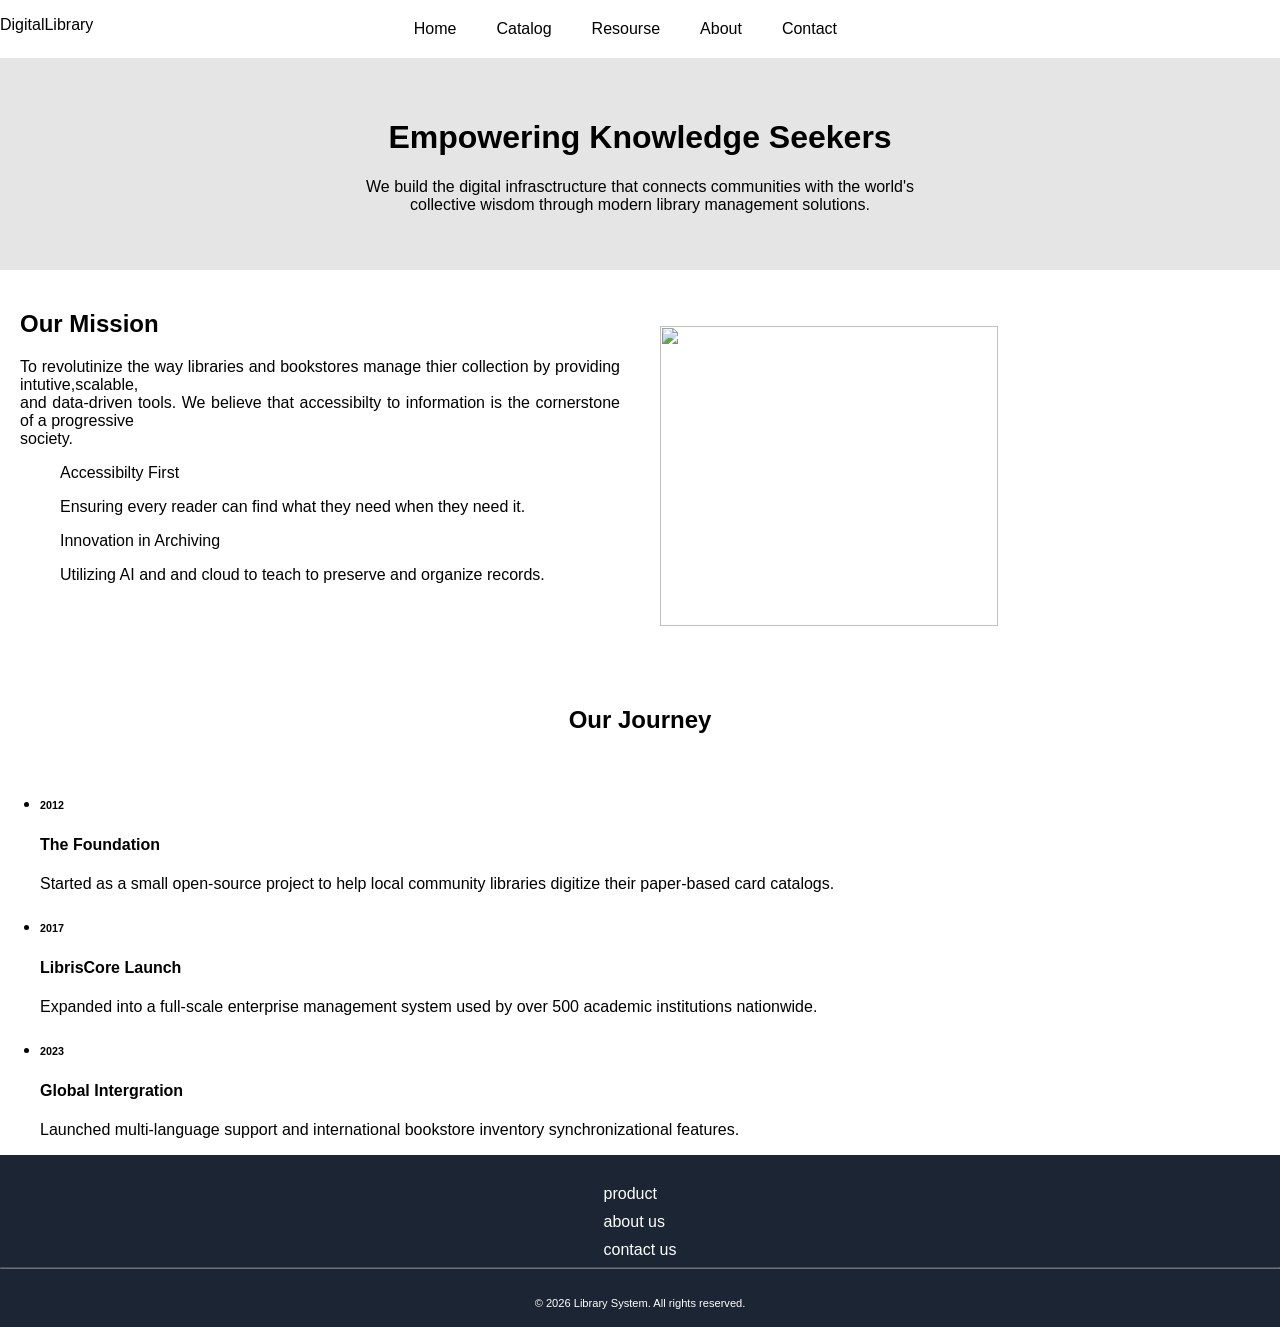
==== about.html @ 4baff2da "about work" ====
<!doctype html>
<html lang="en">
  <head>
    <meta charset="UTF-8" />
    <meta name="viewport" content="width=device-width, initial-scale=1.0" />
    <title>About Us</title>
    <link rel="stylesheet" href="style.css" />
    <script
      src="https://kit.fontawesome.com/820469941d.js"
      crossorigin="anonymous"
    ></script>
    <style>
      body {
        background-color: white;
      }
      .about-hero {
        background-color: rgb(229, 229, 229);
        padding: 40px;
      }

      .mission {
        list-style-type: none;
      }

      .mission {
        list-style-type: none;
      }
    </style>
  </head>
  <body>
    <nav>
      <p>DigitalLibrary</p>
      <ul>
        <li><a href="index.html">Home</a></li>
        <li><a href="catolog.html">Catalog</a></li>
        <li><a href="resouse.html">Resourse</a></li>
        <li><a href="about.html">About</a></li>
        <li><a href="contact.html">Contact</a></li>
      </ul>
    </nav>

    <div class="about-hero" style="text-align: center">
      <h1>Empowering Knowledge Seekers</h1>
      <p>
        We build the digital infrasctructure that connects communities with the
        world's<br />
        collective wisdom through modern library management solutions.
      </p>
    </div>

    <div style="display: flex">
      <div style="width: 50%; padding: 20px; border: 0">
        <h2>Our Mission</h2>
        <p style="text-align: justify">
          To revolutinize the way libraries and bookstores manage thier
          collection by providing intutive,scalable,<br />and data-driven tools.
          We believe that accessibilty to information is the cornerstone of a
          progressive<br />society.
        </p>

        <ul class="mission">
          <li>
            <p class="mission-tag">
              <i
                class="fa-solid fa-circle-check"
                style="color: rgb(27, 37, 52)"
              ></i>
              Accessibilty First
            </p>
            Ensuring every reader can find what they need when they need it.
          </li>

          <li>
            <p class="mission-tag">
              <i
                class="fa-solid fa-circle-check"
                style="color: rgb(27, 37, 52)"
              ></i>
              Innovation in Archiving
            </p>
            Utilizing AI and and cloud to teach to preserve and organize
            records.
          </li>
        </ul>
      </div>

      <div style="width: 50%; padding: 20px; border: 0">
        <br /><br />
        <img
          src="main-banner1.jpeg"
          style="width: 75%; height: 300px; object-fit: cover"
        />
      </div>
    </div>
    <br /><br />
    <div style="display: flex; flex-direction: column">
      <h2 style="text-align: center">Our Journey</h2>
      <ul>
        <li>
          <h6>2012</h6>
          <h4>The Foundation</h4>
          Started as a small open-source project to help local community
          libraries digitize their paper-based card catalogs.
        </li>

        <li>
          <h6>2017</h6>
          <h4>LibrisCore Launch</h4>
          Expanded into a full-scale enterprise management system used by over
          500 academic institutions nationwide.
        </li>

        <li>
          <h6>2023</h6>
          <h4>Global Intergration</h4>
          Launched multi-language support and international bookstore inventory
          synchronizational features.
        </li>
      </ul>
    </div>
    <footer>
      <div class="tophalf-footer">
        <ul>
          <li>product</li>
          <li>about us</li>
          <li>contact us</li>
        </ul>
      </div>
      <hr />
      <div class="copyright-footer">
        <p>
          <small
            ><small
              >&copy; 2026 Library System. All rights reserved.</small
            ></small
          >
        </p>
      </div>
    </footer>
  </body>
</html>
---- style.css ----
:root {
  --main-colour: rgb(27, 37, 52);
}

html{
  background-color: var(--main-colour);
}

body {
  font-family: arial;
  width: 100vw;
  overflow-x: hidden;
  margin: 0;
  display: flex;
  flex-direction: column;
  min-height: 100vh;
}

#navigate{
  background-color: white;
  display: flex;
  justify-content: center;
  align-items: center;
  padding: 0;
  
}

nav {
  display: flex;
  width: 100vw;
  background-color: white;
}
.logo {
  width: 3%;
  padding: 0 20px;
}

nav ul {
  display: flex;
  justify-content: center;
  list-style-type: none;
  padding: 0 20px;
  width: 80%;
  margin: 0;
}


nav ul li a {
  text-decoration: none;
  color: black;
  padding: 20px;
  display: block;
}

nav ul li a:hover {
  text-decoration: none;
  background-color: green;
  color: white;
}

.hero {
  width: 100%;
  height: 350px;
  display: flex;
  flex-direction: column;
  justify-content: center;
  align-items: center;
  background-color: rgb(43, 38, 38);
  color: white;
  overflow: hidden;
}

.heto-btn-container button {
  border: none;
  padding: 5px 10px;
  margin-left: 20px;
}

.main {
  width: 100%;
  height: 500px;

  background-color: rgb(199, 199, 199);
}

.main h2 {
  width: 100%;
  text-align: center;
}



footer{
  background-color: var(--main-colour);
  color: white;
  margin-top: auto;
  
}

.tophalf-footer {
  padding-top: 20px;
  display: flex;
  justify-content: center;
  
}
.tophalf-footer ul {
  list-style-type: none;
  margin: 0;
  padding: 0;
}
.tophalf-footer ul li {

  padding: 10px 0 0 0;
}
.tophalf-footer ul a {
  text-decoration: none;
  color: gray;
  

}

.copyright-footer {
  margin: 0;
  display: flex;
  justify-content: center;
  align-items: center;
  margin-bottom: 0;
}

.foot1{
  width: 15%;
  padding: 20px;
}

.foot1 img{
  filter:opacity(90%);
}
.div-front {
  background-color: white;
  display: flex;
  height: 10%;
  justify-content: center;
  padding: 20px;
  
}


.foot2{
  display:flex;
  flex-direction: column;
  align-items: center;
  width: 25%;
}

.foot2 img{
  width: 10%;
  background-color: rgb(211, 211, 211);
  border: 5px solid rgb(210, 210, 210);
  border-radius: 50px;
}

footer hr{
  border-color:rgba(204, 204, 204, 0.455);
}

.top-container{
  padding: 50px;
  margin: 0 10%;
}

.searchbar{
  width: 100%;
  display:flex;
  flex-direction: column;
  justify-content:center;
  align-items:center;
}

.searchbar input{
  text-align:center;
  margin-right:10px;
  border:none;
  border-radius:50px;
  padding:10px;
}

.searchbar button{
  border:none;
  border-radius:10px;
  padding:5px;
}

#result{
  display:flex;
  flex-wrap:wrap;
  justify-content:center;
}

.res_book{
  width:20%;
  height:auto;
  display:flex;
  flex-direction:column;
  align-items:center;
  padding:10px;
  background-color:gray;
  border-radius:10px;
  margin:10px;
}

.res_book img{
  width:100%;

}

#search_result{
  transform:translateY(80px);
  position:absolute;
  width:200px;
  height:100px;
  display:hidden;
}
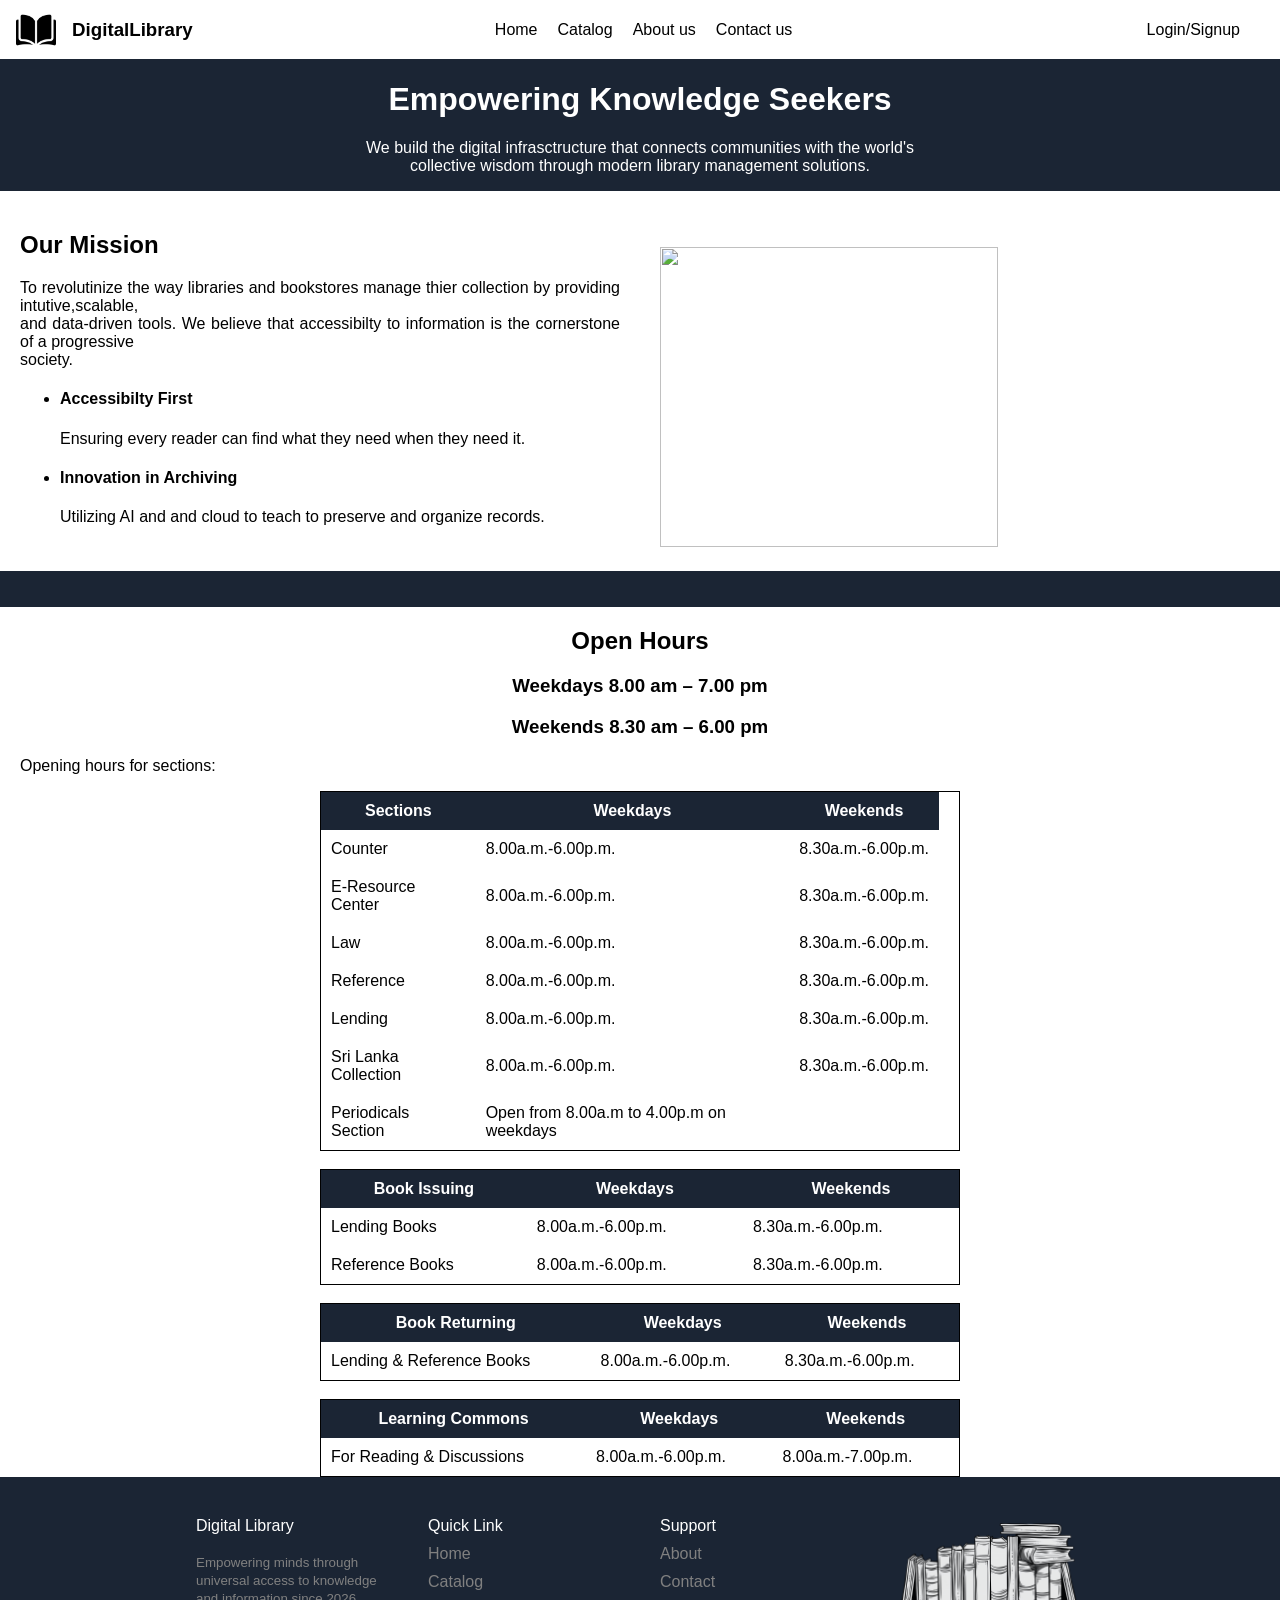
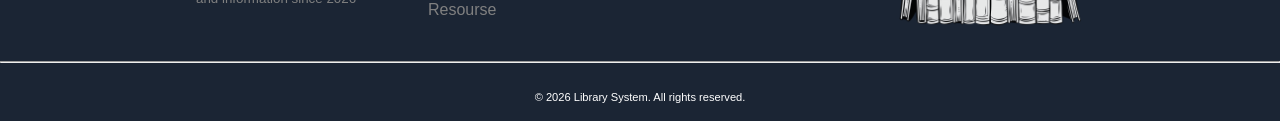
==== commit adf4f59a: "updated about.html" ====
--- a/about.html
+++ b/about.html
@@ -1,141 +1,195 @@
-<!doctype html>
+<!DOCTYPE html>
 <html lang="en">
-  <head>
-    <meta charset="UTF-8" />
-    <meta name="viewport" content="width=device-width, initial-scale=1.0" />
+<head>
+    <meta charset="UTF-8">
+    <meta name="viewport" content="width=device-width, initial-scale=1.0">
     <title>About Us</title>
     <link rel="stylesheet" href="style.css" />
-    <script
-      src="https://kit.fontawesome.com/820469941d.js"
-      crossorigin="anonymous"
-    ></script>
-    <style>
-      body {
-        background-color: white;
-      }
-      .about-hero {
-        background-color: rgb(229, 229, 229);
-        padding: 40px;
-      }
-
-      .mission {
-        list-style-type: none;
-      }
-
-      .mission {
-        list-style-type: none;
-      }
-    </style>
-  </head>
-  <body>
-    <nav>
-      <p>DigitalLibrary</p>
-      <ul>
-        <li><a href="index.html">Home</a></li>
-        <li><a href="catolog.html">Catalog</a></li>
-        <li><a href="resouse.html">Resourse</a></li>
-        <li><a href="about.html">About</a></li>
-        <li><a href="contact.html">Contact</a></li>
-      </ul>
-    </nav>
-
-    <div class="about-hero" style="text-align: center">
-      <h1>Empowering Knowledge Seekers</h1>
-      <p>
-        We build the digital infrasctructure that connects communities with the
-        world's<br />
-        collective wisdom through modern library management solutions.
-      </p>
+    <link rel="stylesheet" href="style1.css" />
+</head>
+<body>
+    <div id="navigationBar">
+        <div id="logo"><a href="index.html"><img src="src/open-book.png" alt="logo.png"><h3>DigitalLibrary</h3></a></div>
+        <nav>
+            <ul>
+                <li><a href="index.html">Home</a></li>
+                <li><a href="catalog.html">Catalog</a></li>
+                <li><a href="about.html">About us</a></li>
+                <li><a href="about.html">Contact us</a></li>
+            </ul>
+        </nav>
+        <div id="signLogin"><a href="login.html">Login/Signup</a></div>
     </div>
 
-    <div style="display: flex">
-      <div style="width: 50%; padding: 20px; border: 0">
-        <h2>Our Mission</h2>
-        <p style="text-align: justify">
-          To revolutinize the way libraries and bookstores manage thier
-          collection by providing intutive,scalable,<br />and data-driven tools.
-          We believe that accessibilty to information is the cornerstone of a
-          progressive<br />society.
+    <div style="text-align:center;background-color:rgb(27, 37, 52);color: white;">
+        <h1>
+            Empowering Knowledge Seekers
+        </h1>
+        <p>
+            We build the digital infrasctructure that connects communities with the world's<br>
+            collective wisdom through modern library management solutions. 
         </p>
+    </div>
 
-        <ul class="mission">
-          <li>
-            <p class="mission-tag">
-              <i
-                class="fa-solid fa-circle-check"
-                style="color: rgb(27, 37, 52)"
-              ></i>
-              Accessibilty First
+    <div style="display: flex; background-color: white;">
+        <div style="width:50%; padding: 20px;border:0;">
+            <h2>Our Mission</h2>
+            <p style="text-align: justify;">
+                To revolutinize the way libraries and bookstores manage
+                thier collection by providing intutive,scalable,<br>and data-driven
+                tools. We believe that accessibilty to information is
+                the cornerstone of a progressive<br>society.
             </p>
-            Ensuring every reader can find what they need when they need it.
-          </li>
 
-          <li>
-            <p class="mission-tag">
-              <i
-                class="fa-solid fa-circle-check"
-                style="color: rgb(27, 37, 52)"
-              ></i>
-              Innovation in Archiving
-            </p>
-            Utilizing AI and and cloud to teach to preserve and organize
-            records.
-          </li>
-        </ul>
-      </div>
+            <ul>
+                <li>
+                    <h4>
+                        Accessibilty First
+                    </h4>
+                    Ensuring every reader can find what they need when they need
+                    it.
+                </li>
 
-      <div style="width: 50%; padding: 20px; border: 0">
-        <br /><br />
-        <img
-          src="main-banner1.jpeg"
-          style="width: 75%; height: 300px; object-fit: cover"
-        />
-      </div>
+                <li>
+                    <h4>
+                        Innovation in Archiving
+                    </h4>
+                        Utilizing AI and and cloud to teach to preserve and organize records.
+                </li>
+            </ul>
+        </div>
+
+        <div style="width:50%; padding: 20px;border:0;">
+            <br><br>
+            <img src="src/library/IMG_1896.png" style="width: 75%;height: 300px;object-fit: cover;">
+        </div>
     </div>
-    <br /><br />
-    <div style="display: flex; flex-direction: column">
-      <h2 style="text-align: center">Our Journey</h2>
-      <ul>
-        <li>
-          <h6>2012</h6>
-          <h4>The Foundation</h4>
-          Started as a small open-source project to help local community
-          libraries digitize their paper-based card catalogs.
-        </li>
+    <br><br>
+    <div style=" background-color:White;">
+        <h2 style="text-align: center;">Open Hours </h2>
+        <h3 style = "text-align: center;margin: 0px;padding:0px;">Weekdays 8.00 am – 7.00 pm</h3>
+        <h3 style = "text-align: center;">Weekends 8.30 am – 6.00 pm</h3>
+        <p style ="margin-left:20px;">Opening hours for sections:</p>
 
-        <li>
-          <h6>2017</h6>
-          <h4>LibrisCore Launch</h4>
-          Expanded into a full-scale enterprise management system used by over
-          500 academic institutions nationwide.
-        </li>
+        <table>
+            <tr>
+                <th>Sections</th>
+                <th>Weekdays</th>
+                <th>Weekends</th>
+            
+            </tr>
+            <tr>
+                <td>Counter</td>
+                <td>8.00a.m.-6.00p.m.</td>
+                <td>8.30a.m.-6.00p.m.</td>
+            </tr>
+             <tr>
+                <td>E-Resource Center</td>
+                <td>8.00a.m.-6.00p.m.</td>
+                <td>8.30a.m.-6.00p.m.<td>
+            </tr> <tr>
+                <td>Law</td>
+                <td>8.00a.m.-6.00p.m.</td>
+                <td>8.30a.m.-6.00p.m.</td>
+            </tr> <tr>
+                <td>Reference</td>
+                <td>8.00a.m.-6.00p.m.</td>
+                <td>8.30a.m.-6.00p.m.</td>
+            </tr> <tr>
+                <td>Lending</td>
+                <td>8.00a.m.-6.00p.m.</td>
+                <td>8.30a.m.-6.00p.m.</td>
+            </tr> <tr>
+                <td>Sri Lanka Collection</td>
+                <td>8.00a.m.-6.00p.m.</td>
+                <td>8.30a.m.-6.00p.m.</td>
+            </tr>
+            <tr>
+                <td>Periodicals Section</td>
+                <td>Open from 8.00a.m to 4.00p.m on weekdays</td>
+                
+            </tr>
+        </table>
+        <br>
 
-        <li>
-          <h6>2023</h6>
-          <h4>Global Intergration</h4>
-          Launched multi-language support and international bookstore inventory
-          synchronizational features.
-        </li>
-      </ul>
+        <table>
+            <tr>
+                <th>Book Issuing</th>
+                <th>Weekdays</th>
+                <th>Weekends</th>
+            </tr>
+            <tr>
+                <td>Lending Books</td>
+                <td>8.00a.m.-6.00p.m.</td>
+                <td>8.30a.m.-6.00p.m.</td>
+                
+            </tr>
+             <tr>
+                <td>Reference Books</td>
+                <td>8.00a.m.-6.00p.m.</td>
+                <td>8.30a.m.-6.00p.m.</td>
+                
+            </tr>
+            
+        </table>
+        <br>
+        
+        <table>
+            <tr>
+                <th>Book Returning</th>
+                <th>Weekdays</th>
+                <th>Weekends</th>
+            </tr>
+             <tr>
+                <td>Lending & Reference Books</td>
+                <td>8.00a.m.-6.00p.m.</td>
+                <td>8.30a.m.-6.00p.m.</td>
+                
+            </tr>
+            
+        </table>
+         <br>
+        
+        <table>
+            <tr>
+                <th>Learning Commons</th>
+                <th>Weekdays</th>
+                <th>Weekends</th>
+            </tr>
+             <tr>
+                <td>For Reading & Discussions</td>
+                <td>8.00a.m.-6.00p.m.</td>
+                <td>8.00a.m.-7.00p.m.</td>
+                
+            </tr>
+            
+        </table>
+        
     </div>
     <footer>
-      <div class="tophalf-footer">
-        <ul>
-          <li>product</li>
-          <li>about us</li>
-          <li>contact us</li>
-        </ul>
+      <div class="bottom2">
+        <div class="foot1">Digital Library<br><br><small style="color:gray">Empowering minds through universal access to knowledge and information since 2026</small></div>
+        <div class="foot1">Quick Link<br>
+          <ul>
+            <li><a href="index.html">Home</a></li>
+            <li><a href="catalog.html">Catalog</a></li>
+            <li><a href="resouse.html">Resourse</a></li>
+          </ul>
+        </div>
+        <div class="foot1">Support<br>
+          <ul>
+            <li><a href="about.html">About</a></li>
+            <li><a href="contact.html">Contact</a></li>
+          </ul>
+        </div>
+        <div class="foot1"><img src="src/bookshelf_white2.png" alt="Library Logo" style="width:100%; height:100%; object-fit: cover;"></div>
       </div>
-      <hr />
+      <hr>
       <div class="copyright-footer">
-        <p>
-          <small
-            ><small
-              >&copy; 2026 Library System. All rights reserved.</small
-            ></small
-          >
-        </p>
+      <p>
+        <small><small>&copy; 2026 Library System. All rights reserved.</small></small>
+      </p>
       </div>
     </footer>
-  </body>
-</html>
+</body>
+</html>
--- a/style.css
+++ b/style.css
@@ -3,91 +3,149 @@
 }
 
 html{
-  background-color: var(--main-colour);
-}
-
-body {
-  font-family: arial;
-  width: 100vw;
-  overflow-x: hidden;
-  margin: 0;
-  display: flex;
-  flex-direction: column;
-  min-height: 100vh;
-}
-
-#navigate{
-  background-color: white;
-  display: flex;
-  justify-content: center;
-  align-items: center;
-  padding: 0;
-  
-}
-
-nav {
-  display: flex;
-  width: 100vw;
-  background-color: white;
-}
-.logo {
-  width: 3%;
-  padding: 0 20px;
-}
-
-nav ul {
-  display: flex;
-  justify-content: center;
-  list-style-type: none;
-  padding: 0 20px;
-  width: 80%;
-  margin: 0;
-}
-
-
-nav ul li a {
-  text-decoration: none;
-  color: black;
-  padding: 20px;
-  display: block;
-}
-
-nav ul li a:hover {
-  text-decoration: none;
-  background-color: green;
-  color: white;
-}
-
-.hero {
-  width: 100%;
-  height: 350px;
-  display: flex;
-  flex-direction: column;
-  justify-content: center;
-  align-items: center;
-  background-color: rgb(43, 38, 38);
-  color: white;
-  overflow: hidden;
-}
-
-.heto-btn-container button {
-  border: none;
-  padding: 5px 10px;
-  margin-left: 20px;
-}
-
-.main {
-  width: 100%;
-  height: 500px;
-
-  background-color: rgb(199, 199, 199);
-}
-
-.main h2 {
-  width: 100%;
-  text-align: center;
-}
-
+  background-color:var(--main-colour);
+}
+
+body{
+    font-family:sans-serif;
+    margin:0;
+    padding:0;
+    width: 100vw;
+    overflow-x: hidden;
+    display: flex;
+    flex-direction: column;
+    min-height: 100vh;
+}
+
+#navigationBar{
+    background-color: white;
+    margin:0;
+    display: flex;
+    justify-content: center;
+    align-items: center;
+    width:100%;   
+    
+}
+
+/* *{border:1px solid red} */
+nav{
+    display: flex;
+    justify-content: center;
+    width: 100%;
+}
+nav ul{
+    margin:0;
+    padding:0;
+    display: flex;
+    list-style-type: none;
+}
+
+nav ul li a{
+    padding:20px 10px;
+    color:black
+}
+
+nav ul li a:hover{
+    background-color: green;
+    color: white;
+}
+#navigationBar a{
+    text-decoration:none;
+}
+
+#logo a{
+    display: flex;
+    align-items: center;
+    color: black;
+}
+#logo img{
+    width:40px;
+    height: 40px;
+    margin:0 10%;
+
+}
+#signLogin a{
+    color:black;
+    padding:20px 20px;
+    margin-right: 20px;
+
+}
+
+#signLogin a:hover{
+    background-color: gray;
+    color: white;
+
+}
+#hero{
+    width: 100%;
+    position: relative;
+}
+
+#banner{
+    display: flex;
+    justify-content: center;
+    align-items: center;
+    width:100%;
+    height:70vh;
+    overflow: hidden;
+}
+#banner img{
+    width: 100%;
+    object-fit: cover;
+    
+}
+
+#shade{
+    position: absolute;
+    width: 100%;
+    height: 70vh;
+    top:0;
+    left: 0;
+    z-index: 1;
+    background: linear-gradient(to top, rgba(0,0,0,0.9),rgba(0,0,0,0));
+
+}
+#banner_dis{
+    font-size:300%;
+    display: flex;
+    flex-direction: column;
+    align-items: center;
+    justify-content: center;
+    position: absolute;
+    width: 100%;
+    bottom:20%;
+    z-index: 1;
+    color: white;
+}
+#banner_dis *{
+    margin: 0;
+    padding: 0;
+}
+
+#bottom1 {
+    background-color: white;
+    display: flex;
+    height: 10%;
+    justify-content: center;
+    padding: 20px;
+
+}
+
+
+.foot2{
+    display:flex;
+    flex-direction: column;
+    align-items: center;
+    width: 25%;
+}
+
+.foot2 img{
+    width: 10%;
+    background-color: rgb(211, 211, 211);
+    border: 5px solid rgb(210, 210, 210);
+    border-radius: 50px;
+}
+/* *{border:1px solid red;} */
 
 
 footer{
@@ -97,22 +155,22 @@
   
 }
 
-.tophalf-footer {
+.bottom2 {
   padding-top: 20px;
   display: flex;
   justify-content: center;
   
 }
-.tophalf-footer ul {
+.bottom2 ul {
   list-style-type: none;
   margin: 0;
   padding: 0;
 }
-.tophalf-footer ul li {
+.bottom2 ul li {
 
   padding: 10px 0 0 0;
 }
-.tophalf-footer ul a {
+.bottom2 ul a {
   text-decoration: none;
   color: gray;
   
@@ -135,33 +193,6 @@
 .foot1 img{
   filter:opacity(90%);
 }
-.div-front {
-  background-color: white;
-  display: flex;
-  height: 10%;
-  justify-content: center;
-  padding: 20px;
-  
-}
-
-
-.foot2{
-  display:flex;
-  flex-direction: column;
-  align-items: center;
-  width: 25%;
-}
-
-.foot2 img{
-  width: 10%;
-  background-color: rgb(211, 211, 211);
-  border: 5px solid rgb(210, 210, 210);
-  border-radius: 50px;
-}
-
-footer hr{
-  border-color:rgba(204, 204, 204, 0.455);
-}
 
 .top-container{
   padding: 50px;
@@ -177,20 +208,23 @@
 }
 
 .searchbar input{
+  width:300px;
   text-align:center;
-  margin-right:10px;
   border:none;
-  border-radius:50px;
+  border-radius:20px 0px 0px 20px;
   padding:10px;
 }
 
 .searchbar button{
   border:none;
-  border-radius:10px;
-  padding:5px;
+  border-radius:0px 20px 20px 0px;
+  padding:10px;
+  color:white;
+  background-color:rgb(131, 131, 131);
 }
 
 #result{
+  color: white;
   display:flex;
   flex-wrap:wrap;
   justify-content:center;
@@ -203,14 +237,32 @@
   flex-direction:column;
   align-items:center;
   padding:10px;
-  background-color:gray;
+  background-color:rgb(255, 255, 255);
   border-radius:10px;
   margin:10px;
+  box-shadow:
+    0 4px 8px 0 rgba(209, 209, 209, 0.2),
+    0 6px 20px 0 rgba(255, 255, 255, 0.19);
+  animation:popup 1s;
+}
+
+.res_book a{
+  width:100%;
+  text-decoration:none;
+  color:black;
 }
 
 .res_book img{
   width:100%;
-
+  object-fit:fill;
+
+}
+
+.res_book_name{
+  display:flex;
+  justify-content: center;
+  align-items: center;
+  font-weight: bold;
 }
 
 #search_result{
@@ -219,4 +271,305 @@
   width:200px;
   height:100px;
   display:hidden;
-}+}
+
+.background-pg{
+  background: url("src/library.png") center/cover no-repeat;
+  width: 100%;
+  height: 100vh;
+  position: absolute;
+  z-index: -1;
+  filter: blur(5px);
+}
+/*Loging block big div*/
+.log{
+  display:flex;
+  justify-content:center;
+  align-items:center;
+  height: 100vh;
+}
+/*Loging block big div*/
+.register{
+  display:flex;
+  justify-content:center;
+  align-items:center;
+  height: 100vh;
+}
+/*Loging block*/
+.login-block{
+  background-color: rgba(0, 0, 0, 0.5);
+  width: 350px;
+  padding: 60px;
+  border-radius: 30px;
+  backdrop-filter: blur(20px);
+  
+}
+
+.login{
+  display:flex;
+  justify-content:center;
+  align-items:center;
+  color: white;
+  margin-top: 0;
+}
+.login-form{
+  display: flex;
+  justify-content: center;
+  align-items: center;
+  flex-direction: column;
+}
+
+.form-label{
+  display:flex;
+  justify-content:flex-start;
+  width: 80%;
+  color: aliceblue;
+  font-size: small;
+  font-weight: bold;
+  margin:0;
+  padding-left: 3px;
+  padding-bottom: 4px;
+  
+}
+.form-input{
+  display:flex;
+  height: 35px;
+  width: 80%;
+  border-radius: 10px;
+  margin-bottom: 30px;
+  padding-left: 10px;
+} 
+#password{
+  margin-bottom: 4px;
+  padding-left: 10px;
+  
+}
+
+/*forgot password div*/
+.forgot-password{
+  display: flex;
+  justify-content: space-between;
+  align-items: center;
+  width: 80%;
+  margin-top: 8px;
+}
+
+
+/*check box and remember me*/
+.remember{
+  display: flex;
+  align-items: center;
+  padding: 0;
+  
+}
+.remember input{
+  margin: 0;
+  
+}
+
+
+/*Forgot password*/
+.remember p{
+  color: white;
+  font-size: small;
+  margin: 0;
+  margin-left: 3px;
+  
+}
+.forgot-password a, .forgot-password a:visited, .forgot-password a:link{
+  color: rgb(255, 255, 255);
+  text-decoration: none;
+  font-size: small;
+  margin-right: 0;
+}
+/*login button*/
+button.login-submit{
+  border: none;
+  height: 40px;
+  width: 81%;
+  background: #2563EB;
+  color: white;
+  border-radius: 40px;
+  margin-top: 25px;
+}
+
+button.login-submit:hover{
+  background: #1D4ED8;
+  box-shadow: 0 8px 20px rgba(37, 99, 235, 0.4);
+}
+/*Sign up part*/
+.signup-link,.signup-link a, .login-link, .login-link a{
+  text-decoration: none;
+  color: white;
+  margin-top: 20px;
+}
+/*label and input boxes edited*/
+.login-form label{
+  font-size: 14px;
+  font-weight: 600;
+}
+.login-form input{
+    background: rgba(255, 255, 255, 0.15);
+    color: white;
+    border: 1px solid rgba(255, 255, 255, 0.2);
+    backdrop-filter: blur(10px);
+    border-radius: 15px;
+}
+ .login-form input::placeholder {
+    color: rgba(255, 255, 255, 0.7);
+}
+
+/*Registering part / sign up*/
+.register{
+  display : none;
+}
+/*jspart should come here*/
+.register-block{
+  background-color: rgba(0, 0, 0, 0.5);
+  width: 400px;
+  padding: 60px;
+  border-radius: 30px;
+  backdrop-filter: blur(20px);
+}
+
+.regist{
+  display:flex;
+  justify-content:center;
+  align-items:center;
+  color: white;
+  margin-top: 0;
+}
+.register-form{
+  display: flex;
+  justify-content: center;
+  align-items: center;
+  padding: 0;
+  flex-direction: column;
+  
+}
+/*Name*/
+.name{
+  display: flex;
+  justify-content: space-between;
+  width: 90%;
+  margin-top: 10px;
+  margin-bottom: 30px;
+}
+.fname{
+  
+}
+.lname{
+  
+}
+/*fname+lname input box*/
+.name input{
+  margin: 0;
+  width: 90%;
+  padding-left: 10px;
+}
+.name label{
+  margin:0;
+  padding-left: 4px;
+  padding-bottom: 4px;
+}
+
+/*Emaill and department part*/
+.ed{
+  width: 90%;
+}
+.ed input{
+  width:96%;
+}
+
+.ed label{
+  padding-left: 4px;
+  padding-bottom: 4px;
+}
+
+/*Index and Contact number part*/
+.intel{
+  display: flex;
+  justify-content: space-between;
+  width: 90%;
+  margin-bottom: 10px;
+}
+.intel input{
+  margin: 0;
+  width: 90%;
+  padding-left: 10px;
+}
+.intel label{
+  margin:0;
+  padding-left: 4px;
+  padding-bottom: 4px;
+}
+
+/*Signup button*/
+button.signup-submit{
+  border: none;
+  height: 40px;
+  width: 81%;
+  background: #2563EB;
+  color: white;
+  border-radius: 40px;
+  margin-top: 25px;
+}
+
+button.signup-submit:hover{
+    background: #1D4ED8;
+    box-shadow: 0 8px 20px rgba(37, 99, 235, 0.4);
+}
+
+/*label and input boxes edited*/
+.register-form label{
+  font-size: 14px;
+  font-weight: 600;
+}
+.register-form input{
+    background: rgba(255, 255, 255, 0.15);
+    color: white;
+    border: 1px solid rgba(255, 255, 255, 0.2);
+    backdrop-filter: blur(10px);
+    border-radius: 15px;
+}
+ .register-form input::placeholder {
+    color: rgba(255, 255, 255, 0.7);
+}
+
+@keyframes popup {
+  from {
+    transform: scale(0);
+  }
+  to {
+    transform: scale(1);
+  }
+}
+
+/* about.html style */
+
+table{
+    border: 1px solid #000000;
+    border-spacing: 0;
+    margin:auto;
+    width: 50%;
+    
+}
+
+th{
+    background-color: rgb(27, 37, 52);
+    color: white;
+    padding: 10px;
+    
+
+}
+
+td{
+    padding: 10px;
+    
+
+}
+
+tr:hover{
+    background-color:rgba(151, 150, 150, 0.796);
+    color: white;
+}
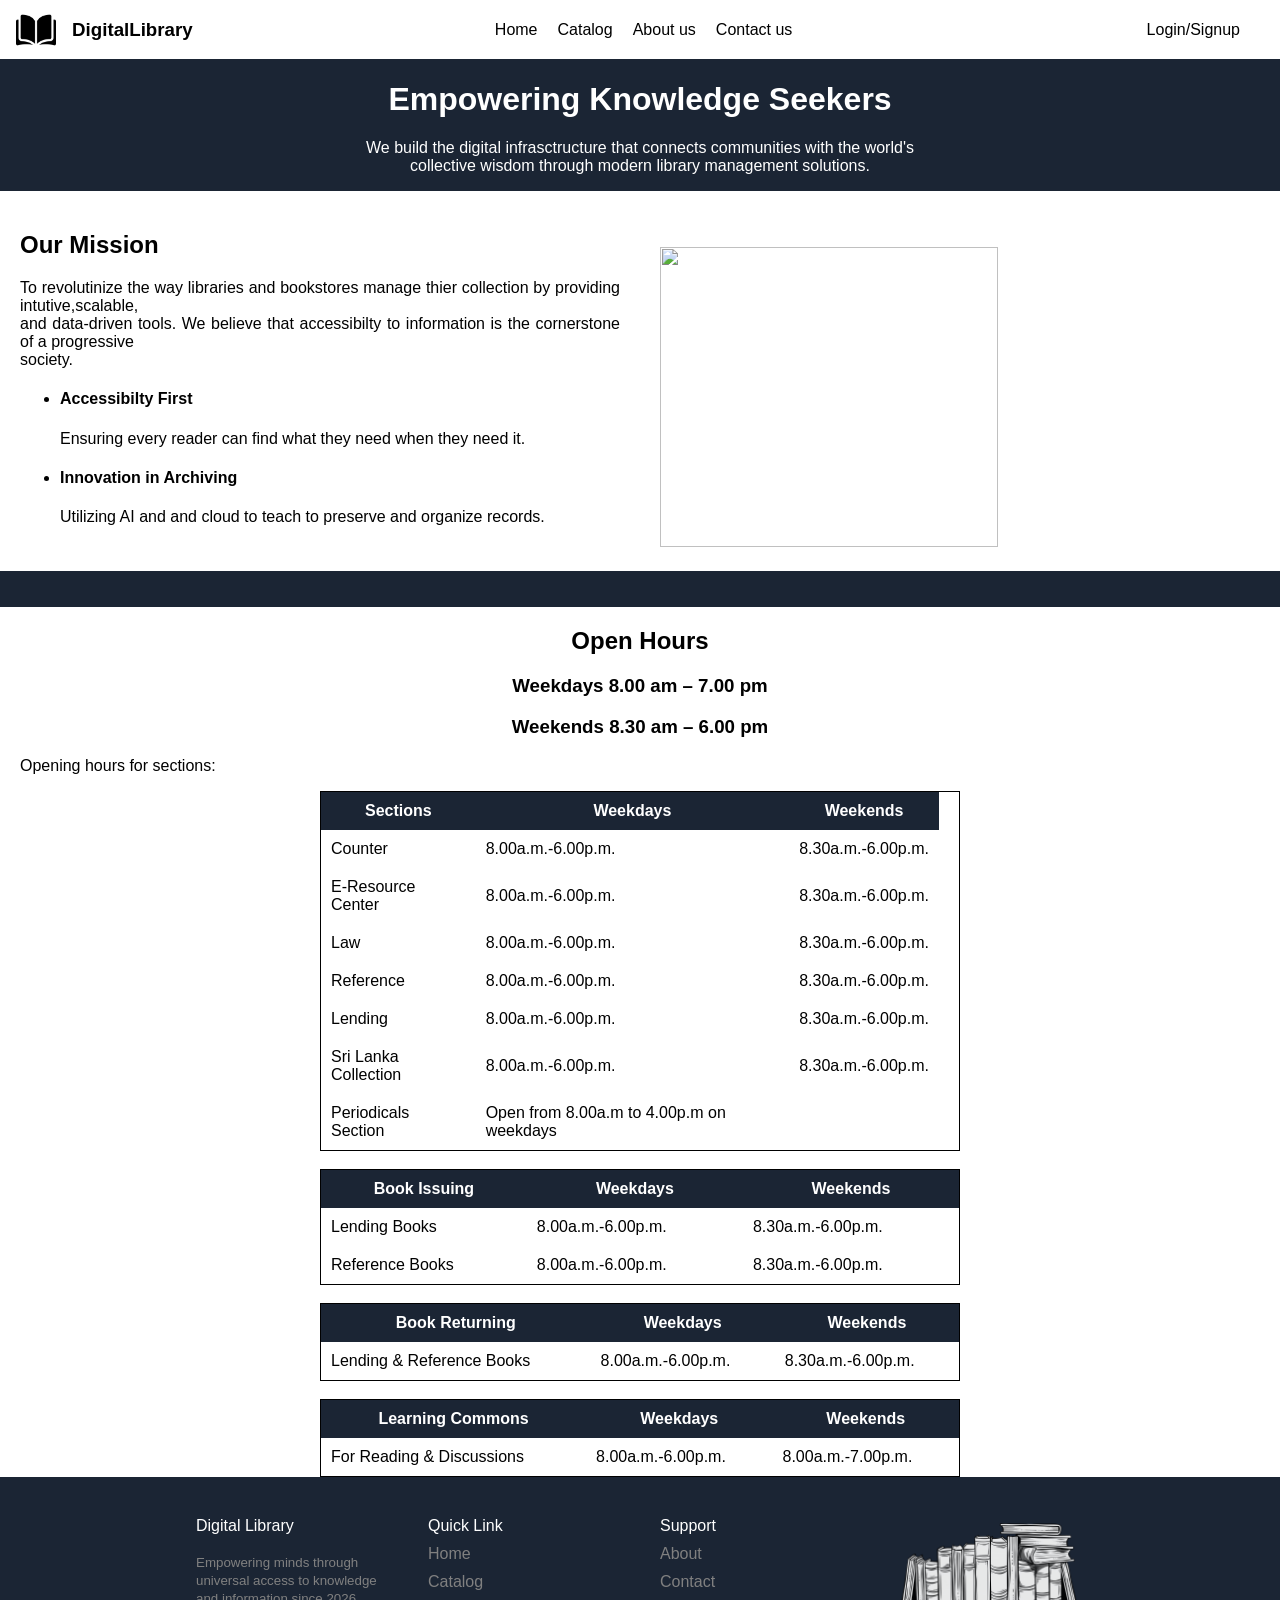
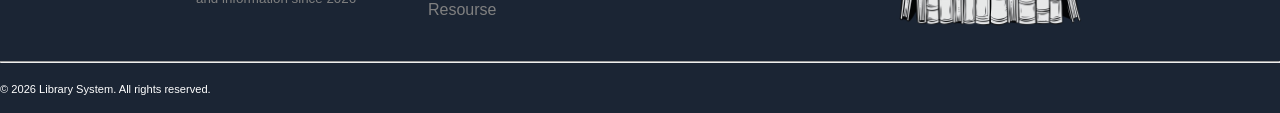
==== commit 513394c7: "add id styles of about" ====
--- a/about.html
+++ b/about.html
@@ -1,195 +1,240 @@
-<!DOCTYPE html>
+<!doctype html>
 <html lang="en">
-<head>
-    <meta charset="UTF-8">
-    <meta name="viewport" content="width=device-width, initial-scale=1.0">
+  <head>
+    <meta charset="UTF-8" />
+    <meta name="viewport" content="width=device-width, initial-scale=1.0" />
     <title>About Us</title>
     <link rel="stylesheet" href="style.css" />
-    <link rel="stylesheet" href="style1.css" />
-</head>
-<body>
+    <style>
+      table {
+        border: 1px solid #000000;
+        border-spacing: 0;
+        margin: auto;
+        width: 50%;
+      }
+
+      th {
+        background-color: rgb(27, 37, 52);
+        color: white;
+        padding: 10px;
+      }
+
+      td {
+        padding: 10px;
+      }
+
+      tr:hover {
+        background-color: rgba(151, 150, 150, 0.796);
+        color: white;
+      }
+    </style>
+  </head>
+  <body>
     <div id="navigationBar">
-        <div id="logo"><a href="index.html"><img src="src/open-book.png" alt="logo.png"><h3>DigitalLibrary</h3></a></div>
-        <nav>
-            <ul>
-                <li><a href="index.html">Home</a></li>
-                <li><a href="catalog.html">Catalog</a></li>
-                <li><a href="about.html">About us</a></li>
-                <li><a href="about.html">Contact us</a></li>
-            </ul>
-        </nav>
-        <div id="signLogin"><a href="login.html">Login/Signup</a></div>
-    </div>
-
-    <div style="text-align:center;background-color:rgb(27, 37, 52);color: white;">
-        <h1>
-            Empowering Knowledge Seekers
-        </h1>
-        <p>
-            We build the digital infrasctructure that connects communities with the world's<br>
-            collective wisdom through modern library management solutions. 
+      <div id="logo">
+        <a href="index.html"
+          ><img src="src/open-book.png" alt="logo.png" />
+          <h3>DigitalLibrary</h3></a
+        >
+      </div>
+      <nav>
+        <ul>
+          <li><a href="index.html">Home</a></li>
+          <li><a href="catalog.html">Catalog</a></li>
+          <li><a href="about.html">About us</a></li>
+          <li><a href="about.html">Contact us</a></li>
+        </ul>
+      </nav>
+      <div id="signLogin"><a href="login.html">Login/Signup</a></div>
+    </div>
+
+    <div
+      style="
+        text-align: center;
+        background-color: rgb(27, 37, 52);
+        color: white;
+      "
+    >
+      <h1>Empowering Knowledge Seekers</h1>
+      <p>
+        We build the digital infrasctructure that connects communities with the
+        world's<br />
+        collective wisdom through modern library management solutions.
+      </p>
+    </div>
+
+    <div style="display: flex; background-color: white">
+      <div style="width: 50%; padding: 20px; border: 0">
+        <h2>Our Mission</h2>
+        <p style="text-align: justify">
+          To revolutinize the way libraries and bookstores manage thier
+          collection by providing intutive,scalable,<br />and data-driven tools.
+          We believe that accessibilty to information is the cornerstone of a
+          progressive<br />society.
         </p>
-    </div>
-
-    <div style="display: flex; background-color: white;">
-        <div style="width:50%; padding: 20px;border:0;">
-            <h2>Our Mission</h2>
-            <p style="text-align: justify;">
-                To revolutinize the way libraries and bookstores manage
-                thier collection by providing intutive,scalable,<br>and data-driven
-                tools. We believe that accessibilty to information is
-                the cornerstone of a progressive<br>society.
-            </p>
-
-            <ul>
-                <li>
-                    <h4>
-                        Accessibilty First
-                    </h4>
-                    Ensuring every reader can find what they need when they need
-                    it.
-                </li>
-
-                <li>
-                    <h4>
-                        Innovation in Archiving
-                    </h4>
-                        Utilizing AI and and cloud to teach to preserve and organize records.
-                </li>
-            </ul>
-        </div>
-
-        <div style="width:50%; padding: 20px;border:0;">
-            <br><br>
-            <img src="src/library/IMG_1896.png" style="width: 75%;height: 300px;object-fit: cover;">
-        </div>
-    </div>
-    <br><br>
-    <div style=" background-color:White;">
-        <h2 style="text-align: center;">Open Hours </h2>
-        <h3 style = "text-align: center;margin: 0px;padding:0px;">Weekdays 8.00 am – 7.00 pm</h3>
-        <h3 style = "text-align: center;">Weekends 8.30 am – 6.00 pm</h3>
-        <p style ="margin-left:20px;">Opening hours for sections:</p>
-
-        <table>
-            <tr>
-                <th>Sections</th>
-                <th>Weekdays</th>
-                <th>Weekends</th>
-            
-            </tr>
-            <tr>
-                <td>Counter</td>
-                <td>8.00a.m.-6.00p.m.</td>
-                <td>8.30a.m.-6.00p.m.</td>
-            </tr>
-             <tr>
-                <td>E-Resource Center</td>
-                <td>8.00a.m.-6.00p.m.</td>
-                <td>8.30a.m.-6.00p.m.<td>
-            </tr> <tr>
-                <td>Law</td>
-                <td>8.00a.m.-6.00p.m.</td>
-                <td>8.30a.m.-6.00p.m.</td>
-            </tr> <tr>
-                <td>Reference</td>
-                <td>8.00a.m.-6.00p.m.</td>
-                <td>8.30a.m.-6.00p.m.</td>
-            </tr> <tr>
-                <td>Lending</td>
-                <td>8.00a.m.-6.00p.m.</td>
-                <td>8.30a.m.-6.00p.m.</td>
-            </tr> <tr>
-                <td>Sri Lanka Collection</td>
-                <td>8.00a.m.-6.00p.m.</td>
-                <td>8.30a.m.-6.00p.m.</td>
-            </tr>
-            <tr>
-                <td>Periodicals Section</td>
-                <td>Open from 8.00a.m to 4.00p.m on weekdays</td>
-                
-            </tr>
-        </table>
-        <br>
-
-        <table>
-            <tr>
-                <th>Book Issuing</th>
-                <th>Weekdays</th>
-                <th>Weekends</th>
-            </tr>
-            <tr>
-                <td>Lending Books</td>
-                <td>8.00a.m.-6.00p.m.</td>
-                <td>8.30a.m.-6.00p.m.</td>
-                
-            </tr>
-             <tr>
-                <td>Reference Books</td>
-                <td>8.00a.m.-6.00p.m.</td>
-                <td>8.30a.m.-6.00p.m.</td>
-                
-            </tr>
-            
-        </table>
-        <br>
-        
-        <table>
-            <tr>
-                <th>Book Returning</th>
-                <th>Weekdays</th>
-                <th>Weekends</th>
-            </tr>
-             <tr>
-                <td>Lending & Reference Books</td>
-                <td>8.00a.m.-6.00p.m.</td>
-                <td>8.30a.m.-6.00p.m.</td>
-                
-            </tr>
-            
-        </table>
-         <br>
-        
-        <table>
-            <tr>
-                <th>Learning Commons</th>
-                <th>Weekdays</th>
-                <th>Weekends</th>
-            </tr>
-             <tr>
-                <td>For Reading & Discussions</td>
-                <td>8.00a.m.-6.00p.m.</td>
-                <td>8.00a.m.-7.00p.m.</td>
-                
-            </tr>
-            
-        </table>
-        
+
+        <ul>
+          <li>
+            <h4>Accessibilty First</h4>
+            Ensuring every reader can find what they need when they need it.
+          </li>
+
+          <li>
+            <h4>Innovation in Archiving</h4>
+            Utilizing AI and and cloud to teach to preserve and organize
+            records.
+          </li>
+        </ul>
+      </div>
+
+      <div style="width: 50%; padding: 20px; border: 0">
+        <br /><br />
+        <img
+          src="src/library/IMG_1896.png"
+          style="width: 75%; height: 300px; object-fit: cover"
+        />
+      </div>
+    </div>
+    <br /><br />
+    <div style="background-color: White">
+      <h2 style="text-align: center">Open Hours</h2>
+      <h3 style="text-align: center; margin: 0px; padding: 0px">
+        Weekdays 8.00 am – 7.00 pm
+      </h3>
+      <h3 style="text-align: center">Weekends 8.30 am – 6.00 pm</h3>
+      <p style="margin-left: 20px">Opening hours for sections:</p>
+
+      <table>
+        <tr>
+          <th>Sections</th>
+          <th>Weekdays</th>
+          <th>Weekends</th>
+        </tr>
+        <tr>
+          <td>Counter</td>
+          <td>8.00a.m.-6.00p.m.</td>
+          <td>8.30a.m.-6.00p.m.</td>
+        </tr>
+        <tr>
+          <td>E-Resource Center</td>
+          <td>8.00a.m.-6.00p.m.</td>
+          <td>8.30a.m.-6.00p.m.</td>
+          <td></td>
+        </tr>
+        <tr>
+          <td>Law</td>
+          <td>8.00a.m.-6.00p.m.</td>
+          <td>8.30a.m.-6.00p.m.</td>
+        </tr>
+        <tr>
+          <td>Reference</td>
+          <td>8.00a.m.-6.00p.m.</td>
+          <td>8.30a.m.-6.00p.m.</td>
+        </tr>
+        <tr>
+          <td>Lending</td>
+          <td>8.00a.m.-6.00p.m.</td>
+          <td>8.30a.m.-6.00p.m.</td>
+        </tr>
+        <tr>
+          <td>Sri Lanka Collection</td>
+          <td>8.00a.m.-6.00p.m.</td>
+          <td>8.30a.m.-6.00p.m.</td>
+        </tr>
+        <tr>
+          <td>Periodicals Section</td>
+          <td>Open from 8.00a.m to 4.00p.m on weekdays</td>
+        </tr>
+      </table>
+      <br />
+
+      <table>
+        <tr>
+          <th>Book Issuing</th>
+          <th>Weekdays</th>
+          <th>Weekends</th>
+        </tr>
+        <tr>
+          <td>Lending Books</td>
+          <td>8.00a.m.-6.00p.m.</td>
+          <td>8.30a.m.-6.00p.m.</td>
+        </tr>
+        <tr>
+          <td>Reference Books</td>
+          <td>8.00a.m.-6.00p.m.</td>
+          <td>8.30a.m.-6.00p.m.</td>
+        </tr>
+      </table>
+      <br />
+
+      <table>
+        <tr>
+          <th>Book Returning</th>
+          <th>Weekdays</th>
+          <th>Weekends</th>
+        </tr>
+        <tr>
+          <td>Lending & Reference Books</td>
+          <td>8.00a.m.-6.00p.m.</td>
+          <td>8.30a.m.-6.00p.m.</td>
+        </tr>
+      </table>
+      <br />
+
+      <table>
+        <tr>
+          <th>Learning Commons</th>
+          <th>Weekdays</th>
+          <th>Weekends</th>
+        </tr>
+        <tr>
+          <td>For Reading & Discussions</td>
+          <td>8.00a.m.-6.00p.m.</td>
+          <td>8.00a.m.-7.00p.m.</td>
+        </tr>
+      </table>
     </div>
     <footer>
       <div class="bottom2">
-        <div class="foot1">Digital Library<br><br><small style="color:gray">Empowering minds through universal access to knowledge and information since 2026</small></div>
-        <div class="foot1">Quick Link<br>
+        <div class="foot1">
+          Digital Library<br /><br /><small style="color: gray"
+            >Empowering minds through universal access to knowledge and
+            information since 2026</small
+          >
+        </div>
+        <div class="foot1">
+          Quick Link<br />
           <ul>
             <li><a href="index.html">Home</a></li>
             <li><a href="catalog.html">Catalog</a></li>
             <li><a href="resouse.html">Resourse</a></li>
           </ul>
         </div>
-        <div class="foot1">Support<br>
+        <div class="foot1">
+          Support<br />
           <ul>
             <li><a href="about.html">About</a></li>
             <li><a href="contact.html">Contact</a></li>
           </ul>
         </div>
-        <div class="foot1"><img src="src/bookshelf_white2.png" alt="Library Logo" style="width:100%; height:100%; object-fit: cover;"></div>
-      </div>
-      <hr>
-      <div class="copyright-footer">
-      <p>
-        <small><small>&copy; 2026 Library System. All rights reserved.</small></small>
-      </p>
+        <div class="foot1">
+          <img
+            src="src/bookshelf_white2.png"
+            alt="Library Logo"
+            style="width: 100%; height: 100%; object-fit: cover"
+          />
+        </div>
+      </div>
+      <hr />
+      <div id="copyright-footer">
+        <p>
+          <small
+            ><small
+              >&copy; 2026 Library System. All rights reserved.</small
+            ></small
+          >
+        </p>
       </div>
     </footer>
-</body>
-</html>+  </body>
+</html>
--- a/style.css
+++ b/style.css
@@ -2,164 +2,153 @@
   --main-colour: rgb(27, 37, 52);
 }
 
-html{
-  background-color:var(--main-colour);
-}
-
-body{
-    font-family:sans-serif;
-    margin:0;
-    padding:0;
-    width: 100vw;
-    overflow-x: hidden;
-    display: flex;
-    flex-direction: column;
-    min-height: 100vh;
-}
-
-#navigationBar{
-    background-color: white;
-    margin:0;
-    display: flex;
-    justify-content: center;
-    align-items: center;
-    width:100%;   
-    
+html {
+  background-color: var(--main-colour);
+}
+
+body {
+  font-family: sans-serif;
+  margin: 0;
+  padding: 0;
+  width: 100vw;
+  overflow-x: hidden;
+  display: flex;
+  flex-direction: column;
+  min-height: 100vh;
+}
+
+#navigationBar {
+  background-color: white;
+  margin: 0;
+  display: flex;
+  justify-content: center;
+  align-items: center;
+  width: 100%;
 }
 
 /* *{border:1px solid red} */
-nav{
-    display: flex;
-    justify-content: center;
-    width: 100%;
-}
-nav ul{
-    margin:0;
-    padding:0;
-    display: flex;
-    list-style-type: none;
-}
-
-nav ul li a{
-    padding:20px 10px;
-    color:black
-}
-
-nav ul li a:hover{
-    background-color: green;
-    color: white;
-}
-#navigationBar a{
-    text-decoration:none;
-}
-
-#logo a{
-    display: flex;
-    align-items: center;
-    color: black;
-}
-#logo img{
-    width:40px;
-    height: 40px;
-    margin:0 10%;
-
-}
-#signLogin a{
-    color:black;
-    padding:20px 20px;
-    margin-right: 20px;
-
-}
-
-#signLogin a:hover{
-    background-color: gray;
-    color: white;
-
-}
-#hero{
-    width: 100%;
-    position: relative;
-}
-
-#banner{
-    display: flex;
-    justify-content: center;
-    align-items: center;
-    width:100%;
-    height:70vh;
-    overflow: hidden;
-}
-#banner img{
-    width: 100%;
-    object-fit: cover;
-    
-}
-
-#shade{
-    position: absolute;
-    width: 100%;
-    height: 70vh;
-    top:0;
-    left: 0;
-    z-index: 1;
-    background: linear-gradient(to top, rgba(0,0,0,0.9),rgba(0,0,0,0));
-
-}
-#banner_dis{
-    font-size:300%;
-    display: flex;
-    flex-direction: column;
-    align-items: center;
-    justify-content: center;
-    position: absolute;
-    width: 100%;
-    bottom:20%;
-    z-index: 1;
-    color: white;
-}
-#banner_dis *{
-    margin: 0;
-    padding: 0;
+nav {
+  display: flex;
+  justify-content: center;
+  width: 100%;
+}
+nav ul {
+  margin: 0;
+  padding: 0;
+  display: flex;
+  list-style-type: none;
+}
+
+nav ul li a {
+  padding: 20px 10px;
+  color: black;
+}
+
+nav ul li a:hover {
+  background-color: green;
+  color: white;
+}
+#navigationBar a {
+  text-decoration: none;
+}
+
+#logo a {
+  display: flex;
+  align-items: center;
+  color: black;
+}
+#logo img {
+  width: 40px;
+  height: 40px;
+  margin: 0 10%;
+}
+#signLogin a {
+  color: black;
+  padding: 20px 20px;
+  margin-right: 20px;
+}
+
+#signLogin a:hover {
+  background-color: gray;
+  color: white;
+}
+#hero {
+  width: 100%;
+  position: relative;
+}
+
+#banner {
+  display: flex;
+  justify-content: center;
+  align-items: center;
+  width: 100%;
+  height: 70vh;
+  overflow: hidden;
+}
+#banner img {
+  width: 100%;
+  object-fit: cover;
+}
+
+#shade {
+  position: absolute;
+  width: 100%;
+  height: 70vh;
+  top: 0;
+  left: 0;
+  z-index: 1;
+  background: linear-gradient(to top, rgba(0, 0, 0, 0.9), rgba(0, 0, 0, 0));
+}
+#banner_dis {
+  font-size: 300%;
+  display: flex;
+  flex-direction: column;
+  align-items: center;
+  justify-content: center;
+  position: absolute;
+  width: 100%;
+  bottom: 20%;
+  z-index: 1;
+  color: white;
+}
+#banner_dis * {
+  margin: 0;
+  padding: 0;
 }
 
 #bottom1 {
-    background-color: white;
-    display: flex;
-    height: 10%;
-    justify-content: center;
-    padding: 20px;
-
-}
-
-
-.foot2{
-    display:flex;
-    flex-direction: column;
-    align-items: center;
-    width: 25%;
-}
-
-.foot2 img{
-    width: 10%;
-    background-color: rgb(211, 211, 211);
-    border: 5px solid rgb(210, 210, 210);
-    border-radius: 50px;
+  background-color: white;
+  display: flex;
+  height: 10%;
+  justify-content: center;
+  padding: 20px;
+}
+
+.foot2 {
+  display: flex;
+  flex-direction: column;
+  align-items: center;
+  width: 25%;
+}
+
+.foot2 img {
+  width: 10%;
+  background-color: rgb(211, 211, 211);
+  border: 5px solid rgb(210, 210, 210);
+  border-radius: 50px;
 }
 /* *{border:1px solid red;} */
 
-
-footer{
+footer {
   background-color: var(--main-colour);
   color: white;
   margin-top: auto;
-  
 }
 
 .bottom2 {
   padding-top: 20px;
   display: flex;
   justify-content: center;
-  
 }
 .bottom2 ul {
   list-style-type: none;
@@ -167,14 +156,11 @@
   padding: 0;
 }
 .bottom2 ul li {
-
   padding: 10px 0 0 0;
 }
 .bottom2 ul a {
   text-decoration: none;
   color: gray;
-  
-
 }
 
 .copyright-footer {
@@ -185,95 +171,94 @@
   margin-bottom: 0;
 }
 
-.foot1{
+.foot1 {
   width: 15%;
   padding: 20px;
 }
 
-.foot1 img{
-  filter:opacity(90%);
-}
-
-.top-container{
+.foot1 img {
+  filter: opacity(90%);
+}
+
+.top-container {
   padding: 50px;
   margin: 0 10%;
 }
 
-.searchbar{
-  width: 100%;
-  display:flex;
-  flex-direction: column;
-  justify-content:center;
-  align-items:center;
-}
-
-.searchbar input{
-  width:300px;
-  text-align:center;
-  border:none;
-  border-radius:20px 0px 0px 20px;
-  padding:10px;
-}
-
-.searchbar button{
-  border:none;
-  border-radius:0px 20px 20px 0px;
-  padding:10px;
-  color:white;
-  background-color:rgb(131, 131, 131);
-}
-
-#result{
-  color: white;
-  display:flex;
-  flex-wrap:wrap;
-  justify-content:center;
-}
-
-.res_book{
-  width:20%;
-  height:auto;
-  display:flex;
-  flex-direction:column;
-  align-items:center;
-  padding:10px;
-  background-color:rgb(255, 255, 255);
-  border-radius:10px;
-  margin:10px;
+.searchbar {
+  width: 100%;
+  display: flex;
+  flex-direction: column;
+  justify-content: center;
+  align-items: center;
+}
+
+.searchbar input {
+  width: 300px;
+  text-align: center;
+  border: none;
+  border-radius: 20px 0px 0px 20px;
+  padding: 10px;
+}
+
+.searchbar button {
+  border: none;
+  border-radius: 0px 20px 20px 0px;
+  padding: 10px;
+  color: white;
+  background-color: rgb(131, 131, 131);
+}
+
+#result {
+  color: white;
+  display: flex;
+  flex-wrap: wrap;
+  justify-content: center;
+}
+
+.res_book {
+  width: 20%;
+  height: auto;
+  display: flex;
+  flex-direction: column;
+  align-items: center;
+  padding: 10px;
+  background-color: rgb(255, 255, 255);
+  border-radius: 10px;
+  margin: 10px;
   box-shadow:
     0 4px 8px 0 rgba(209, 209, 209, 0.2),
     0 6px 20px 0 rgba(255, 255, 255, 0.19);
-  animation:popup 1s;
-}
-
-.res_book a{
-  width:100%;
-  text-decoration:none;
-  color:black;
-}
-
-.res_book img{
-  width:100%;
-  object-fit:fill;
-
-}
-
-.res_book_name{
-  display:flex;
+  animation: popup 1s;
+}
+
+.res_book a {
+  width: 100%;
+  text-decoration: none;
+  color: black;
+}
+
+.res_book img {
+  width: 100%;
+  object-fit: fill;
+}
+
+.res_book_name {
+  display: flex;
   justify-content: center;
   align-items: center;
   font-weight: bold;
 }
 
-#search_result{
-  transform:translateY(80px);
-  position:absolute;
-  width:200px;
-  height:100px;
-  display:hidden;
-}
-
-.background-pg{
+#search_result {
+  transform: translateY(80px);
+  position: absolute;
+  width: 200px;
+  height: 100px;
+  display: hidden;
+}
+
+.background-pg {
   background: url("src/library.png") center/cover no-repeat;
   width: 100%;
   height: 100vh;
@@ -282,71 +267,65 @@
   filter: blur(5px);
 }
 /*Loging block big div*/
-.log{
-  display:flex;
-  justify-content:center;
-  align-items:center;
+.log {
+  display: flex;
+  justify-content: center;
+  align-items: center;
   height: 100vh;
 }
 /*Loging block big div*/
-.register{
-  display:flex;
-  justify-content:center;
-  align-items:center;
-  height: 100vh;
+.register {
+  display: flex;
 }
 /*Loging block*/
-.login-block{
+.login-block {
   background-color: rgba(0, 0, 0, 0.5);
   width: 350px;
   padding: 60px;
   border-radius: 30px;
   backdrop-filter: blur(20px);
-  
-}
-
-.login{
-  display:flex;
-  justify-content:center;
-  align-items:center;
+}
+
+.login {
+  display: flex;
+  justify-content: center;
+  align-items: center;
   color: white;
   margin-top: 0;
 }
-.login-form{
-  display: flex;
-  justify-content: center;
-  align-items: center;
-  flex-direction: column;
-}
-
-.form-label{
-  display:flex;
-  justify-content:flex-start;
+.login-form {
+  display: flex;
+  justify-content: center;
+  align-items: center;
+  flex-direction: column;
+}
+
+.form-label {
+  display: flex;
+  justify-content: flex-start;
   width: 80%;
   color: aliceblue;
   font-size: small;
   font-weight: bold;
-  margin:0;
+  margin: 0;
   padding-left: 3px;
   padding-bottom: 4px;
-  
-}
-.form-input{
-  display:flex;
+}
+.form-input {
+  display: flex;
   height: 35px;
   width: 80%;
   border-radius: 10px;
   margin-bottom: 30px;
   padding-left: 10px;
-} 
-#password{
+}
+#password {
   margin-bottom: 4px;
   padding-left: 10px;
-  
 }
 
 /*forgot password div*/
-.forgot-password{
+.forgot-password {
   display: flex;
   justify-content: space-between;
   align-items: center;
@@ -354,77 +333,77 @@
   margin-top: 8px;
 }
 
-
 /*check box and remember me*/
-.remember{
+.remember {
   display: flex;
   align-items: center;
   padding: 0;
-  
-}
-.remember input{
-  margin: 0;
-  
-}
-
+}
+.remember input {
+  margin: 0;
+}
 
 /*Forgot password*/
-.remember p{
+.remember p {
   color: white;
   font-size: small;
   margin: 0;
   margin-left: 3px;
-  
-}
-.forgot-password a, .forgot-password a:visited, .forgot-password a:link{
+}
+.forgot-password a,
+.forgot-password a:visited,
+.forgot-password a:link {
   color: rgb(255, 255, 255);
   text-decoration: none;
   font-size: small;
   margin-right: 0;
 }
 /*login button*/
-button.login-submit{
+button.login-submit {
   border: none;
   height: 40px;
   width: 81%;
-  background: #2563EB;
+  background: #2563eb;
   color: white;
   border-radius: 40px;
   margin-top: 25px;
 }
 
-button.login-submit:hover{
-  background: #1D4ED8;
+button.login-submit:hover {
+  background: #1d4ed8;
   box-shadow: 0 8px 20px rgba(37, 99, 235, 0.4);
 }
 /*Sign up part*/
-.signup-link,.signup-link a, .login-link, .login-link a{
+.signup-link,
+.signup-link a,
+.login-link,
+.login-link a {
   text-decoration: none;
   color: white;
   margin-top: 20px;
 }
 /*label and input boxes edited*/
-.login-form label{
+.login-form label {
   font-size: 14px;
   font-weight: 600;
 }
-.login-form input{
-    background: rgba(255, 255, 255, 0.15);
-    color: white;
-    border: 1px solid rgba(255, 255, 255, 0.2);
-    backdrop-filter: blur(10px);
-    border-radius: 15px;
-}
- .login-form input::placeholder {
-    color: rgba(255, 255, 255, 0.7);
+.login-form input {
+  background: rgba(255, 255, 255, 0.15);
+  color: white;
+  border: 1px solid rgba(255, 255, 255, 0.2);
+  backdrop-filter: blur(10px);
+  border-radius: 15px;
+}
+.login-form input::placeholder {
+  color: rgba(255, 255, 255, 0.7);
 }
 
 /*Registering part / sign up*/
-.register{
-  display : none;
+.register {
+  display: none;
 }
 /*jspart should come here*/
-.register-block{
+.register-block {
   background-color: rgba(0, 0, 0, 0.5);
   width: 400px;
   padding: 60px;
@@ -432,108 +411,105 @@
   backdrop-filter: blur(20px);
 }
 
-.regist{
-  display:flex;
-  justify-content:center;
-  align-items:center;
+.regist {
+  display: flex;
+  justify-content: center;
+  align-items: center;
   color: white;
   margin-top: 0;
 }
-.register-form{
+.register-form {
   display: flex;
   justify-content: center;
   align-items: center;
   padding: 0;
   flex-direction: column;
-  
 }
 /*Name*/
-.name{
+.name {
   display: flex;
   justify-content: space-between;
   width: 90%;
   margin-top: 10px;
   margin-bottom: 30px;
 }
-.fname{
-  
-}
-.lname{
-  
+.fname {
+}
+.lname {
 }
 /*fname+lname input box*/
-.name input{
+.name input {
   margin: 0;
   width: 90%;
   padding-left: 10px;
 }
-.name label{
-  margin:0;
+.name label {
+  margin: 0;
   padding-left: 4px;
   padding-bottom: 4px;
 }
 
 /*Emaill and department part*/
-.ed{
+.ed {
   width: 90%;
 }
-.ed input{
-  width:96%;
-}
-
-.ed label{
+.ed input {
+  width: 96%;
+}
+
+.ed label {
   padding-left: 4px;
   padding-bottom: 4px;
 }
 
 /*Index and Contact number part*/
-.intel{
+.intel {
   display: flex;
   justify-content: space-between;
   width: 90%;
   margin-bottom: 10px;
 }
-.intel input{
+.intel input {
   margin: 0;
   width: 90%;
   padding-left: 10px;
 }
-.intel label{
-  margin:0;
+.intel label {
+  margin: 0;
   padding-left: 4px;
   padding-bottom: 4px;
 }
 
 /*Signup button*/
-button.signup-submit{
+button.signup-submit {
   border: none;
   height: 40px;
   width: 81%;
-  background: #2563EB;
+  background: #2563eb;
   color: white;
   border-radius: 40px;
   margin-top: 25px;
 }
 
-button.signup-submit:hover{
-    background: #1D4ED8;
-    box-shadow: 0 8px 20px rgba(37, 99, 235, 0.4);
+button.signup-submit:hover {
+  background: #1d4ed8;
+  box-shadow: 0 8px 20px rgba(37, 99, 235, 0.4);
 }
 
 /*label and input boxes edited*/
-.register-form label{
+.register-form label {
   font-size: 14px;
   font-weight: 600;
 }
-.register-form input{
-    background: rgba(255, 255, 255, 0.15);
-    color: white;
-    border: 1px solid rgba(255, 255, 255, 0.2);
-    backdrop-filter: blur(10px);
-    border-radius: 15px;
-}
- .register-form input::placeholder {
-    color: rgba(255, 255, 255, 0.7);
+.register-form input {
+  background: rgba(255, 255, 255, 0.15);
+  color: white;
+  border: 1px solid rgba(255, 255, 255, 0.2);
+  backdrop-filter: blur(10px);
+  border-radius: 15px;
+}
+.register-form input::placeholder {
+  color: rgba(255, 255, 255, 0.7);
 }
 
 @keyframes popup {
@@ -544,32 +520,3 @@
     transform: scale(1);
   }
 }
-
-/* about.html style */
-
-table{
-    border: 1px solid #000000;
-    border-spacing: 0;
-    margin:auto;
-    width: 50%;
-    
-}
-
-th{
-    background-color: rgb(27, 37, 52);
-    color: white;
-    padding: 10px;
-    
-
-}
-
-td{
-    padding: 10px;
-    
-
-}
-
-tr:hover{
-    background-color:rgba(151, 150, 150, 0.796);
-    color: white;
-}
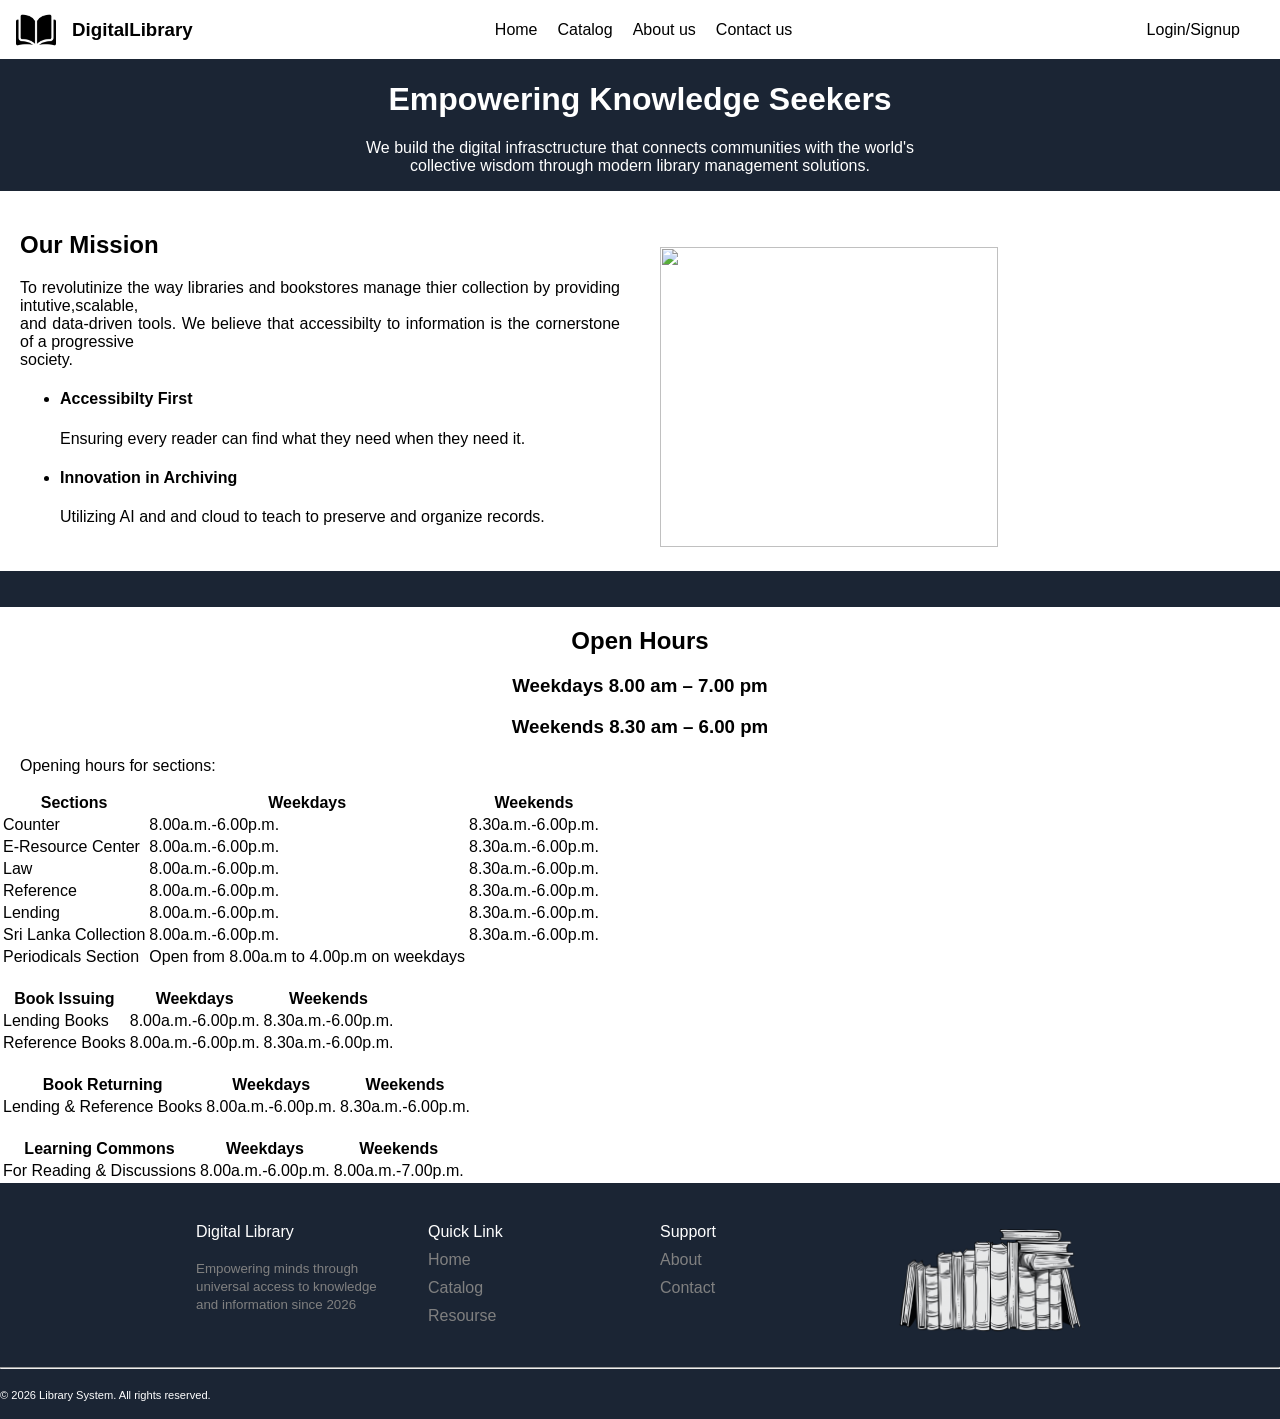
==== commit 939d78b4: "icon logo and minor upgrades" ====
--- a/about.html
+++ b/about.html
@@ -1,240 +1,196 @@
-<!doctype html>
+<!DOCTYPE html>
 <html lang="en">
-  <head>
-    <meta charset="UTF-8" />
-    <meta name="viewport" content="width=device-width, initial-scale=1.0" />
+<head>
+    <meta charset="UTF-8">
+    <meta name="viewport" content="width=device-width, initial-scale=1.0">
     <title>About Us</title>
     <link rel="stylesheet" href="style.css" />
-    <style>
-      table {
-        border: 1px solid #000000;
-        border-spacing: 0;
-        margin: auto;
-        width: 50%;
-      }
-
-      th {
-        background-color: rgb(27, 37, 52);
-        color: white;
-        padding: 10px;
-      }
-
-      td {
-        padding: 10px;
-      }
-
-      tr:hover {
-        background-color: rgba(151, 150, 150, 0.796);
-        color: white;
-      }
-    </style>
-  </head>
-  <body>
+    <link rel="stylesheet" href="style1.css" />
+    <link rel="icon" href="src/taskbar.ico" type="image/x-icon">
+</head>
+<body>
     <div id="navigationBar">
-      <div id="logo">
-        <a href="index.html"
-          ><img src="src/open-book.png" alt="logo.png" />
-          <h3>DigitalLibrary</h3></a
-        >
-      </div>
-      <nav>
-        <ul>
-          <li><a href="index.html">Home</a></li>
-          <li><a href="catalog.html">Catalog</a></li>
-          <li><a href="about.html">About us</a></li>
-          <li><a href="about.html">Contact us</a></li>
-        </ul>
-      </nav>
-      <div id="signLogin"><a href="login.html">Login/Signup</a></div>
+        <div id="logo"><a href="index.html"><img src="src/open-book.png" alt="logo.png"><h3>DigitalLibrary</h3></a></div>
+        <nav>
+            <ul>
+                <li><a href="index.html">Home</a></li>
+                <li><a href="catalog.html">Catalog</a></li>
+                <li><a href="about.html">About us</a></li>
+                <li><a href="about.html">Contact us</a></li>
+            </ul>
+        </nav>
+        <div id="signLogin"><a href="login.html">Login/Signup</a></div>
     </div>
 
-    <div
-      style="
-        text-align: center;
-        background-color: rgb(27, 37, 52);
-        color: white;
-      "
-    >
-      <h1>Empowering Knowledge Seekers</h1>
-      <p>
-        We build the digital infrasctructure that connects communities with the
-        world's<br />
-        collective wisdom through modern library management solutions.
-      </p>
+    <div style="text-align:center;background-color:rgb(27, 37, 52);color: white;">
+        <h1>
+            Empowering Knowledge Seekers
+        </h1>
+        <p>
+            We build the digital infrasctructure that connects communities with the world's<br>
+            collective wisdom through modern library management solutions. 
+        </p>
     </div>
 
-    <div style="display: flex; background-color: white">
-      <div style="width: 50%; padding: 20px; border: 0">
-        <h2>Our Mission</h2>
-        <p style="text-align: justify">
-          To revolutinize the way libraries and bookstores manage thier
-          collection by providing intutive,scalable,<br />and data-driven tools.
-          We believe that accessibilty to information is the cornerstone of a
-          progressive<br />society.
-        </p>
+    <div style="display: flex; background-color: white;">
+        <div style="width:50%; padding: 20px;border:0;">
+            <h2>Our Mission</h2>
+            <p style="text-align: justify;">
+                To revolutinize the way libraries and bookstores manage
+                thier collection by providing intutive,scalable,<br>and data-driven
+                tools. We believe that accessibilty to information is
+                the cornerstone of a progressive<br>society.
+            </p>
 
-        <ul>
-          <li>
-            <h4>Accessibilty First</h4>
-            Ensuring every reader can find what they need when they need it.
-          </li>
+            <ul>
+                <li>
+                    <h4>
+                        Accessibilty First
+                    </h4>
+                    Ensuring every reader can find what they need when they need
+                    it.
+                </li>
 
-          <li>
-            <h4>Innovation in Archiving</h4>
-            Utilizing AI and and cloud to teach to preserve and organize
-            records.
-          </li>
-        </ul>
-      </div>
+                <li>
+                    <h4>
+                        Innovation in Archiving
+                    </h4>
+                        Utilizing AI and and cloud to teach to preserve and organize records.
+                </li>
+            </ul>
+        </div>
 
-      <div style="width: 50%; padding: 20px; border: 0">
-        <br /><br />
-        <img
-          src="src/library/IMG_1896.png"
-          style="width: 75%; height: 300px; object-fit: cover"
-        />
-      </div>
+        <div style="width:50%; padding: 20px;border:0;">
+            <br><br>
+            <img src="src/library/IMG_1896.png" style="width: 75%;height: 300px;object-fit: cover;">
+        </div>
     </div>
-    <br /><br />
-    <div style="background-color: White">
-      <h2 style="text-align: center">Open Hours</h2>
-      <h3 style="text-align: center; margin: 0px; padding: 0px">
-        Weekdays 8.00 am – 7.00 pm
-      </h3>
-      <h3 style="text-align: center">Weekends 8.30 am – 6.00 pm</h3>
-      <p style="margin-left: 20px">Opening hours for sections:</p>
+    <br><br>
+    <div style=" background-color:White;">
+        <h2 style="text-align: center;">Open Hours </h2>
+        <h3 style = "text-align: center;margin: 0px;padding:0px;">Weekdays 8.00 am – 7.00 pm</h3>
+        <h3 style = "text-align: center;">Weekends 8.30 am – 6.00 pm</h3>
+        <p style ="margin-left:20px;">Opening hours for sections:</p>
 
-      <table>
-        <tr>
-          <th>Sections</th>
-          <th>Weekdays</th>
-          <th>Weekends</th>
-        </tr>
-        <tr>
-          <td>Counter</td>
-          <td>8.00a.m.-6.00p.m.</td>
-          <td>8.30a.m.-6.00p.m.</td>
-        </tr>
-        <tr>
-          <td>E-Resource Center</td>
-          <td>8.00a.m.-6.00p.m.</td>
-          <td>8.30a.m.-6.00p.m.</td>
-          <td></td>
-        </tr>
-        <tr>
-          <td>Law</td>
-          <td>8.00a.m.-6.00p.m.</td>
-          <td>8.30a.m.-6.00p.m.</td>
-        </tr>
-        <tr>
-          <td>Reference</td>
-          <td>8.00a.m.-6.00p.m.</td>
-          <td>8.30a.m.-6.00p.m.</td>
-        </tr>
-        <tr>
-          <td>Lending</td>
-          <td>8.00a.m.-6.00p.m.</td>
-          <td>8.30a.m.-6.00p.m.</td>
-        </tr>
-        <tr>
-          <td>Sri Lanka Collection</td>
-          <td>8.00a.m.-6.00p.m.</td>
-          <td>8.30a.m.-6.00p.m.</td>
-        </tr>
-        <tr>
-          <td>Periodicals Section</td>
-          <td>Open from 8.00a.m to 4.00p.m on weekdays</td>
-        </tr>
-      </table>
-      <br />
+        <table>
+            <tr>
+                <th>Sections</th>
+                <th>Weekdays</th>
+                <th>Weekends</th>
+            
+            </tr>
+            <tr>
+                <td>Counter</td>
+                <td>8.00a.m.-6.00p.m.</td>
+                <td>8.30a.m.-6.00p.m.</td>
+            </tr>
+             <tr>
+                <td>E-Resource Center</td>
+                <td>8.00a.m.-6.00p.m.</td>
+                <td>8.30a.m.-6.00p.m.<td>
+            </tr> <tr>
+                <td>Law</td>
+                <td>8.00a.m.-6.00p.m.</td>
+                <td>8.30a.m.-6.00p.m.</td>
+            </tr> <tr>
+                <td>Reference</td>
+                <td>8.00a.m.-6.00p.m.</td>
+                <td>8.30a.m.-6.00p.m.</td>
+            </tr> <tr>
+                <td>Lending</td>
+                <td>8.00a.m.-6.00p.m.</td>
+                <td>8.30a.m.-6.00p.m.</td>
+            </tr> <tr>
+                <td>Sri Lanka Collection</td>
+                <td>8.00a.m.-6.00p.m.</td>
+                <td>8.30a.m.-6.00p.m.</td>
+            </tr>
+            <tr>
+                <td>Periodicals Section</td>
+                <td>Open from 8.00a.m to 4.00p.m on weekdays</td>
+                
+            </tr>
+        </table>
+        <br>
 
-      <table>
-        <tr>
-          <th>Book Issuing</th>
-          <th>Weekdays</th>
-          <th>Weekends</th>
-        </tr>
-        <tr>
-          <td>Lending Books</td>
-          <td>8.00a.m.-6.00p.m.</td>
-          <td>8.30a.m.-6.00p.m.</td>
-        </tr>
-        <tr>
-          <td>Reference Books</td>
-          <td>8.00a.m.-6.00p.m.</td>
-          <td>8.30a.m.-6.00p.m.</td>
-        </tr>
-      </table>
-      <br />
-
-      <table>
-        <tr>
-          <th>Book Returning</th>
-          <th>Weekdays</th>
-          <th>Weekends</th>
-        </tr>
-        <tr>
-          <td>Lending & Reference Books</td>
-          <td>8.00a.m.-6.00p.m.</td>
-          <td>8.30a.m.-6.00p.m.</td>
-        </tr>
-      </table>
-      <br />
-
-      <table>
-        <tr>
-          <th>Learning Commons</th>
-          <th>Weekdays</th>
-          <th>Weekends</th>
-        </tr>
-        <tr>
-          <td>For Reading & Discussions</td>
-          <td>8.00a.m.-6.00p.m.</td>
-          <td>8.00a.m.-7.00p.m.</td>
-        </tr>
-      </table>
+        <table>
+            <tr>
+                <th>Book Issuing</th>
+                <th>Weekdays</th>
+                <th>Weekends</th>
+            </tr>
+            <tr>
+                <td>Lending Books</td>
+                <td>8.00a.m.-6.00p.m.</td>
+                <td>8.30a.m.-6.00p.m.</td>
+                
+            </tr>
+             <tr>
+                <td>Reference Books</td>
+                <td>8.00a.m.-6.00p.m.</td>
+                <td>8.30a.m.-6.00p.m.</td>
+                
+            </tr>
+            
+        </table>
+        <br>
+        
+        <table>
+            <tr>
+                <th>Book Returning</th>
+                <th>Weekdays</th>
+                <th>Weekends</th>
+            </tr>
+             <tr>
+                <td>Lending & Reference Books</td>
+                <td>8.00a.m.-6.00p.m.</td>
+                <td>8.30a.m.-6.00p.m.</td>
+                
+            </tr>
+            
+        </table>
+         <br>
+        
+        <table>
+            <tr>
+                <th>Learning Commons</th>
+                <th>Weekdays</th>
+                <th>Weekends</th>
+            </tr>
+             <tr>
+                <td>For Reading & Discussions</td>
+                <td>8.00a.m.-6.00p.m.</td>
+                <td>8.00a.m.-7.00p.m.</td>
+                
+            </tr>
+            
+        </table>
+        
     </div>
     <footer>
       <div class="bottom2">
-        <div class="foot1">
-          Digital Library<br /><br /><small style="color: gray"
-            >Empowering minds through universal access to knowledge and
-            information since 2026</small
-          >
-        </div>
-        <div class="foot1">
-          Quick Link<br />
+        <div class="foot1">Digital Library<br><br><small style="color:gray">Empowering minds through universal access to knowledge and information since 2026</small></div>
+        <div class="foot1">Quick Link<br>
           <ul>
             <li><a href="index.html">Home</a></li>
             <li><a href="catalog.html">Catalog</a></li>
             <li><a href="resouse.html">Resourse</a></li>
           </ul>
         </div>
-        <div class="foot1">
-          Support<br />
+        <div class="foot1">Support<br>
           <ul>
             <li><a href="about.html">About</a></li>
             <li><a href="contact.html">Contact</a></li>
           </ul>
         </div>
-        <div class="foot1">
-          <img
-            src="src/bookshelf_white2.png"
-            alt="Library Logo"
-            style="width: 100%; height: 100%; object-fit: cover"
-          />
-        </div>
+        <div class="foot1"><img src="src/bookshelf_white2.png" alt="Library Logo" style="width:100%; height:100%; object-fit: cover;"></div>
       </div>
-      <hr />
-      <div id="copyright-footer">
-        <p>
-          <small
-            ><small
-              >&copy; 2026 Library System. All rights reserved.</small
-            ></small
-          >
-        </p>
+      <hr>
+      <div class="copyright-footer">
+      <p>
+        <small><small>&copy; 2026 Library System. All rights reserved.</small></small>
+      </p>
       </div>
     </footer>
-  </body>
-</html>
+</body>
+</html>
--- a/style.css
+++ b/style.css
@@ -4,6 +4,7 @@
 
 html {
   background-color: var(--main-colour);
+  scroll-behavior: smooth;
 }
 
 body {
@@ -57,6 +58,7 @@
   align-items: center;
   color: black;
 }
+
 #logo img {
   width: 40px;
   height: 40px;
@@ -163,7 +165,7 @@
   color: gray;
 }
 
-.copyright-footer {
+#copyright-footer {
   margin: 0;
   display: flex;
   justify-content: center;
@@ -258,6 +260,32 @@
   display: hidden;
 }
 
+#uparrow img{
+  position:fixed;
+  right:30px;
+  bottom:120px;
+  width:60px;
+}
+
+#uparrow img:hover{
+  transform:scale(1.2);
+  transition:0.5s;
+}
+
+#downarrow img{
+  position:fixed;
+  right:30px;
+  bottom:30px;
+  width:60px;
+  transform: rotateZ(180deg);
+}
+
+#downarrow img:hover{
+  transform:scale(1.2) rotateZ(180deg);
+  transition:0.5s;
+}
+
+
 .background-pg {
   background: url("src/library.png") center/cover no-repeat;
   width: 100%;
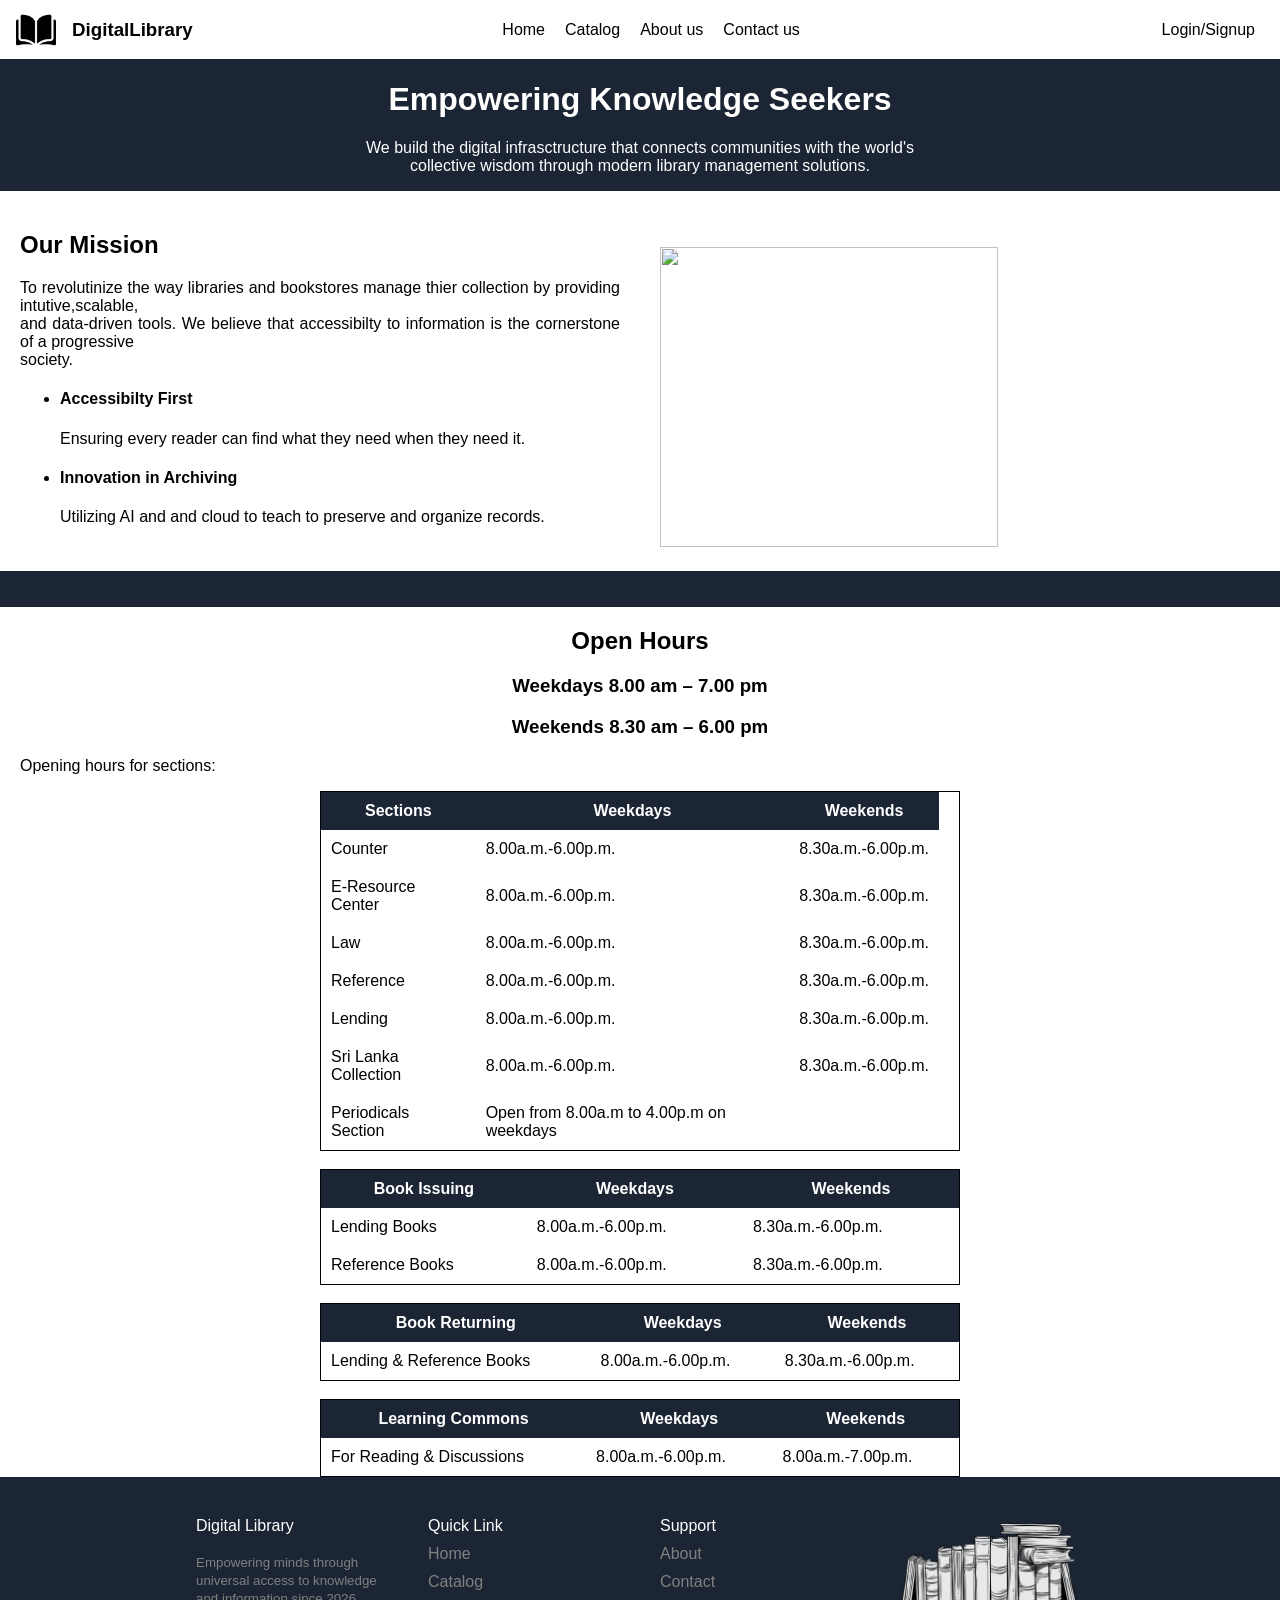
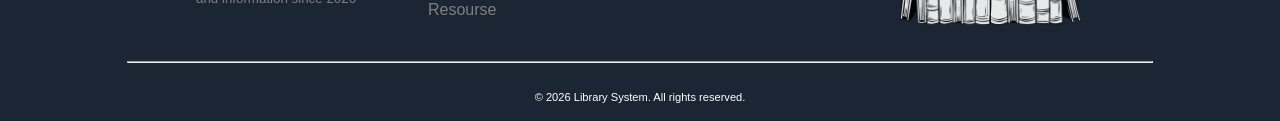
==== commit 98ecd2bd: "page linking" ====
--- a/about.html
+++ b/about.html
@@ -1,196 +1,240 @@
-<!DOCTYPE html>
+<!doctype html>
 <html lang="en">
-<head>
-    <meta charset="UTF-8">
-    <meta name="viewport" content="width=device-width, initial-scale=1.0">
+  <head>
+    <meta charset="UTF-8" />
+    <meta name="viewport" content="width=device-width, initial-scale=1.0" />
     <title>About Us</title>
     <link rel="stylesheet" href="style.css" />
-    <link rel="stylesheet" href="style1.css" />
-    <link rel="icon" href="src/taskbar.ico" type="image/x-icon">
-</head>
-<body>
+    <style>
+      table {
+        border: 1px solid #000000;
+        border-spacing: 0;
+        margin: auto;
+        width: 50%;
+      }
+
+      th {
+        background-color: rgb(27, 37, 52);
+        color: white;
+        padding: 10px;
+      }
+
+      td {
+        padding: 10px;
+      }
+
+      tr:hover {
+        background-color: rgba(151, 150, 150, 0.796);
+        color: white;
+      }
+    </style>
+  </head>
+  <body>
     <div id="navigationBar">
-        <div id="logo"><a href="index.html"><img src="src/open-book.png" alt="logo.png"><h3>DigitalLibrary</h3></a></div>
-        <nav>
-            <ul>
-                <li><a href="index.html">Home</a></li>
-                <li><a href="catalog.html">Catalog</a></li>
-                <li><a href="about.html">About us</a></li>
-                <li><a href="about.html">Contact us</a></li>
-            </ul>
-        </nav>
-        <div id="signLogin"><a href="login.html">Login/Signup</a></div>
-    </div>
-
-    <div style="text-align:center;background-color:rgb(27, 37, 52);color: white;">
-        <h1>
-            Empowering Knowledge Seekers
-        </h1>
-        <p>
-            We build the digital infrasctructure that connects communities with the world's<br>
-            collective wisdom through modern library management solutions. 
+      <div id="logo">
+        <a href="index.html"
+          ><img src="src/open-book.png" alt="logo.png" />
+          <h3>DigitalLibrary</h3></a
+        >
+      </div>
+      <nav>
+        <ul>
+          <li><a href="index.html">Home</a></li>
+          <li><a href="catalog.html">Catalog</a></li>
+          <li><a href="about.html">About us</a></li>
+          <li><a href="contact.html">Contact us</a></li>
+        </ul>
+      </nav>
+      <div id="signLogin"><a href="login.html">Login/Signup</a></div>
+    </div>
+
+    <div
+      style="
+        text-align: center;
+        background-color: rgb(27, 37, 52);
+        color: white;
+      "
+    >
+      <h1>Empowering Knowledge Seekers</h1>
+      <p>
+        We build the digital infrasctructure that connects communities with the
+        world's<br />
+        collective wisdom through modern library management solutions.
+      </p>
+    </div>
+
+    <div style="display: flex; background-color: white">
+      <div style="width: 50%; padding: 20px; border: 0">
+        <h2>Our Mission</h2>
+        <p style="text-align: justify">
+          To revolutinize the way libraries and bookstores manage thier
+          collection by providing intutive,scalable,<br />and data-driven tools.
+          We believe that accessibilty to information is the cornerstone of a
+          progressive<br />society.
         </p>
-    </div>
-
-    <div style="display: flex; background-color: white;">
-        <div style="width:50%; padding: 20px;border:0;">
-            <h2>Our Mission</h2>
-            <p style="text-align: justify;">
-                To revolutinize the way libraries and bookstores manage
-                thier collection by providing intutive,scalable,<br>and data-driven
-                tools. We believe that accessibilty to information is
-                the cornerstone of a progressive<br>society.
-            </p>
-
-            <ul>
-                <li>
-                    <h4>
-                        Accessibilty First
-                    </h4>
-                    Ensuring every reader can find what they need when they need
-                    it.
-                </li>
-
-                <li>
-                    <h4>
-                        Innovation in Archiving
-                    </h4>
-                        Utilizing AI and and cloud to teach to preserve and organize records.
-                </li>
-            </ul>
-        </div>
-
-        <div style="width:50%; padding: 20px;border:0;">
-            <br><br>
-            <img src="src/library/IMG_1896.png" style="width: 75%;height: 300px;object-fit: cover;">
-        </div>
-    </div>
-    <br><br>
-    <div style=" background-color:White;">
-        <h2 style="text-align: center;">Open Hours </h2>
-        <h3 style = "text-align: center;margin: 0px;padding:0px;">Weekdays 8.00 am – 7.00 pm</h3>
-        <h3 style = "text-align: center;">Weekends 8.30 am – 6.00 pm</h3>
-        <p style ="margin-left:20px;">Opening hours for sections:</p>
-
-        <table>
-            <tr>
-                <th>Sections</th>
-                <th>Weekdays</th>
-                <th>Weekends</th>
-            
-            </tr>
-            <tr>
-                <td>Counter</td>
-                <td>8.00a.m.-6.00p.m.</td>
-                <td>8.30a.m.-6.00p.m.</td>
-            </tr>
-             <tr>
-                <td>E-Resource Center</td>
-                <td>8.00a.m.-6.00p.m.</td>
-                <td>8.30a.m.-6.00p.m.<td>
-            </tr> <tr>
-                <td>Law</td>
-                <td>8.00a.m.-6.00p.m.</td>
-                <td>8.30a.m.-6.00p.m.</td>
-            </tr> <tr>
-                <td>Reference</td>
-                <td>8.00a.m.-6.00p.m.</td>
-                <td>8.30a.m.-6.00p.m.</td>
-            </tr> <tr>
-                <td>Lending</td>
-                <td>8.00a.m.-6.00p.m.</td>
-                <td>8.30a.m.-6.00p.m.</td>
-            </tr> <tr>
-                <td>Sri Lanka Collection</td>
-                <td>8.00a.m.-6.00p.m.</td>
-                <td>8.30a.m.-6.00p.m.</td>
-            </tr>
-            <tr>
-                <td>Periodicals Section</td>
-                <td>Open from 8.00a.m to 4.00p.m on weekdays</td>
-                
-            </tr>
-        </table>
-        <br>
-
-        <table>
-            <tr>
-                <th>Book Issuing</th>
-                <th>Weekdays</th>
-                <th>Weekends</th>
-            </tr>
-            <tr>
-                <td>Lending Books</td>
-                <td>8.00a.m.-6.00p.m.</td>
-                <td>8.30a.m.-6.00p.m.</td>
-                
-            </tr>
-             <tr>
-                <td>Reference Books</td>
-                <td>8.00a.m.-6.00p.m.</td>
-                <td>8.30a.m.-6.00p.m.</td>
-                
-            </tr>
-            
-        </table>
-        <br>
-        
-        <table>
-            <tr>
-                <th>Book Returning</th>
-                <th>Weekdays</th>
-                <th>Weekends</th>
-            </tr>
-             <tr>
-                <td>Lending & Reference Books</td>
-                <td>8.00a.m.-6.00p.m.</td>
-                <td>8.30a.m.-6.00p.m.</td>
-                
-            </tr>
-            
-        </table>
-         <br>
-        
-        <table>
-            <tr>
-                <th>Learning Commons</th>
-                <th>Weekdays</th>
-                <th>Weekends</th>
-            </tr>
-             <tr>
-                <td>For Reading & Discussions</td>
-                <td>8.00a.m.-6.00p.m.</td>
-                <td>8.00a.m.-7.00p.m.</td>
-                
-            </tr>
-            
-        </table>
-        
+
+        <ul>
+          <li>
+            <h4>Accessibilty First</h4>
+            Ensuring every reader can find what they need when they need it.
+          </li>
+
+          <li>
+            <h4>Innovation in Archiving</h4>
+            Utilizing AI and and cloud to teach to preserve and organize
+            records.
+          </li>
+        </ul>
+      </div>
+
+      <div style="width: 50%; padding: 20px; border: 0">
+        <br /><br />
+        <img
+          src="src/library/IMG_1896.png"
+          style="width: 75%; height: 300px; object-fit: cover"
+        />
+      </div>
+    </div>
+    <br /><br />
+    <div style="background-color: White">
+      <h2 style="text-align: center">Open Hours</h2>
+      <h3 style="text-align: center; margin: 0px; padding: 0px">
+        Weekdays 8.00 am – 7.00 pm
+      </h3>
+      <h3 style="text-align: center">Weekends 8.30 am – 6.00 pm</h3>
+      <p style="margin-left: 20px">Opening hours for sections:</p>
+
+      <table>
+        <tr>
+          <th>Sections</th>
+          <th>Weekdays</th>
+          <th>Weekends</th>
+        </tr>
+        <tr>
+          <td>Counter</td>
+          <td>8.00a.m.-6.00p.m.</td>
+          <td>8.30a.m.-6.00p.m.</td>
+        </tr>
+        <tr>
+          <td>E-Resource Center</td>
+          <td>8.00a.m.-6.00p.m.</td>
+          <td>8.30a.m.-6.00p.m.</td>
+          <td></td>
+        </tr>
+        <tr>
+          <td>Law</td>
+          <td>8.00a.m.-6.00p.m.</td>
+          <td>8.30a.m.-6.00p.m.</td>
+        </tr>
+        <tr>
+          <td>Reference</td>
+          <td>8.00a.m.-6.00p.m.</td>
+          <td>8.30a.m.-6.00p.m.</td>
+        </tr>
+        <tr>
+          <td>Lending</td>
+          <td>8.00a.m.-6.00p.m.</td>
+          <td>8.30a.m.-6.00p.m.</td>
+        </tr>
+        <tr>
+          <td>Sri Lanka Collection</td>
+          <td>8.00a.m.-6.00p.m.</td>
+          <td>8.30a.m.-6.00p.m.</td>
+        </tr>
+        <tr>
+          <td>Periodicals Section</td>
+          <td>Open from 8.00a.m to 4.00p.m on weekdays</td>
+        </tr>
+      </table>
+      <br />
+
+      <table>
+        <tr>
+          <th>Book Issuing</th>
+          <th>Weekdays</th>
+          <th>Weekends</th>
+        </tr>
+        <tr>
+          <td>Lending Books</td>
+          <td>8.00a.m.-6.00p.m.</td>
+          <td>8.30a.m.-6.00p.m.</td>
+        </tr>
+        <tr>
+          <td>Reference Books</td>
+          <td>8.00a.m.-6.00p.m.</td>
+          <td>8.30a.m.-6.00p.m.</td>
+        </tr>
+      </table>
+      <br />
+
+      <table>
+        <tr>
+          <th>Book Returning</th>
+          <th>Weekdays</th>
+          <th>Weekends</th>
+        </tr>
+        <tr>
+          <td>Lending & Reference Books</td>
+          <td>8.00a.m.-6.00p.m.</td>
+          <td>8.30a.m.-6.00p.m.</td>
+        </tr>
+      </table>
+      <br />
+
+      <table>
+        <tr>
+          <th>Learning Commons</th>
+          <th>Weekdays</th>
+          <th>Weekends</th>
+        </tr>
+        <tr>
+          <td>For Reading & Discussions</td>
+          <td>8.00a.m.-6.00p.m.</td>
+          <td>8.00a.m.-7.00p.m.</td>
+        </tr>
+      </table>
     </div>
     <footer>
       <div class="bottom2">
-        <div class="foot1">Digital Library<br><br><small style="color:gray">Empowering minds through universal access to knowledge and information since 2026</small></div>
-        <div class="foot1">Quick Link<br>
+        <div class="foot1">
+          Digital Library<br /><br /><small style="color: gray"
+            >Empowering minds through universal access to knowledge and
+            information since 2026</small
+          >
+        </div>
+        <div class="foot1">
+          Quick Link<br />
           <ul>
             <li><a href="index.html">Home</a></li>
             <li><a href="catalog.html">Catalog</a></li>
             <li><a href="resouse.html">Resourse</a></li>
           </ul>
         </div>
-        <div class="foot1">Support<br>
+        <div class="foot1">
+          Support<br />
           <ul>
             <li><a href="about.html">About</a></li>
             <li><a href="contact.html">Contact</a></li>
           </ul>
         </div>
-        <div class="foot1"><img src="src/bookshelf_white2.png" alt="Library Logo" style="width:100%; height:100%; object-fit: cover;"></div>
-      </div>
-      <hr>
-      <div class="copyright-footer">
-      <p>
-        <small><small>&copy; 2026 Library System. All rights reserved.</small></small>
-      </p>
+        <div class="foot1">
+          <img
+            src="src/bookshelf_white2.png"
+            alt="Library Logo"
+            style="width: 100%; height: 100%; object-fit: cover"
+          />
+        </div>
+      </div>
+      <hr />
+      <div id="copyright-footer">
+        <p>
+          <small
+            ><small
+              >&copy; 2026 Library System. All rights reserved.</small
+            ></small
+          >
+        </p>
       </div>
     </footer>
-</body>
-</html>+  </body>
+</html>
--- a/style.css
+++ b/style.css
@@ -17,6 +17,12 @@
   flex-direction: column;
   min-height: 100vh;
 }
+hr{
+  width:100%;
+}
+footer hr{
+  width:80%;
+}
 
 #navigationBar {
   background-color: white;
@@ -41,7 +47,7 @@
 }
 
 nav ul li a {
-  padding: 20px 10px;
+  padding: 21px 10px;
   color: black;
 }
 
@@ -66,8 +72,8 @@
 }
 #signLogin a {
   color: black;
-  padding: 20px 20px;
-  margin-right: 20px;
+  padding: 21px 20px;
+  margin-right: 5px;
 }
 
 #signLogin a:hover {
@@ -183,8 +189,7 @@
 }
 
 .top-container {
-  padding: 50px;
-  margin: 0 10%;
+  padding:0 20px;
 }
 
 .searchbar {
@@ -203,6 +208,10 @@
   padding: 10px;
 }
 
+.searchbar input:focus{
+  outline: none;
+}
+
 .searchbar button {
   border: none;
   border-radius: 0px 20px 20px 0px;
@@ -211,6 +220,10 @@
   background-color: rgb(131, 131, 131);
 }
 
+.searchbar button:hover{
+  cursor:pointer;
+}
+
 #result {
   color: white;
   display: flex;
@@ -219,7 +232,7 @@
 }
 
 .res_book {
-  width: 20%;
+  width: 150px;
   height: auto;
   display: flex;
   flex-direction: column;
@@ -227,7 +240,7 @@
   padding: 10px;
   background-color: rgb(255, 255, 255);
   border-radius: 10px;
-  margin: 10px;
+  margin: 20px;
   box-shadow:
     0 4px 8px 0 rgba(209, 209, 209, 0.2),
     0 6px 20px 0 rgba(255, 255, 255, 0.19);
@@ -238,6 +251,11 @@
   width: 100%;
   text-decoration: none;
   color: black;
+}
+
+.res_book:hover{
+  transform:scale(1.1);
+  transition:0.5s;
 }
 
 .res_book img {
@@ -548,3 +566,59 @@
     transform: scale(1);
   }
 }
+
+
+#content {
+    position: absolute;
+    z-index: 2;
+    color: white;
+    max-width: 700px;
+    margin-left: 80px;
+    bottom: 55px;
+}
+
+#content h1 {
+    font-size: 4rem;
+    margin-bottom: 20px;
+}
+
+#content p {
+    font-size: 1.1rem;
+    line-height: 1.8;
+    margin-bottom: 15px;
+}
+
+#cont_info {
+    font-weight: 500;
+}
+
+#Location{
+     position:relative;
+    background-color: white;
+} 
+
+#Loc_disc{
+    position:relative;
+    margin-left: 800px;
+    bottom:450px;
+    
+
+}
+
+#Loc_disc h1{
+     font-size: 4rem;
+    margin-bottom: 20px;
+    color:black; 
+    
+
+
+}
+
+#Loc_disc p{
+     font-size: 20px;
+    margin-bottom: 20px;
+    color:black; 
+    
+
+
+}
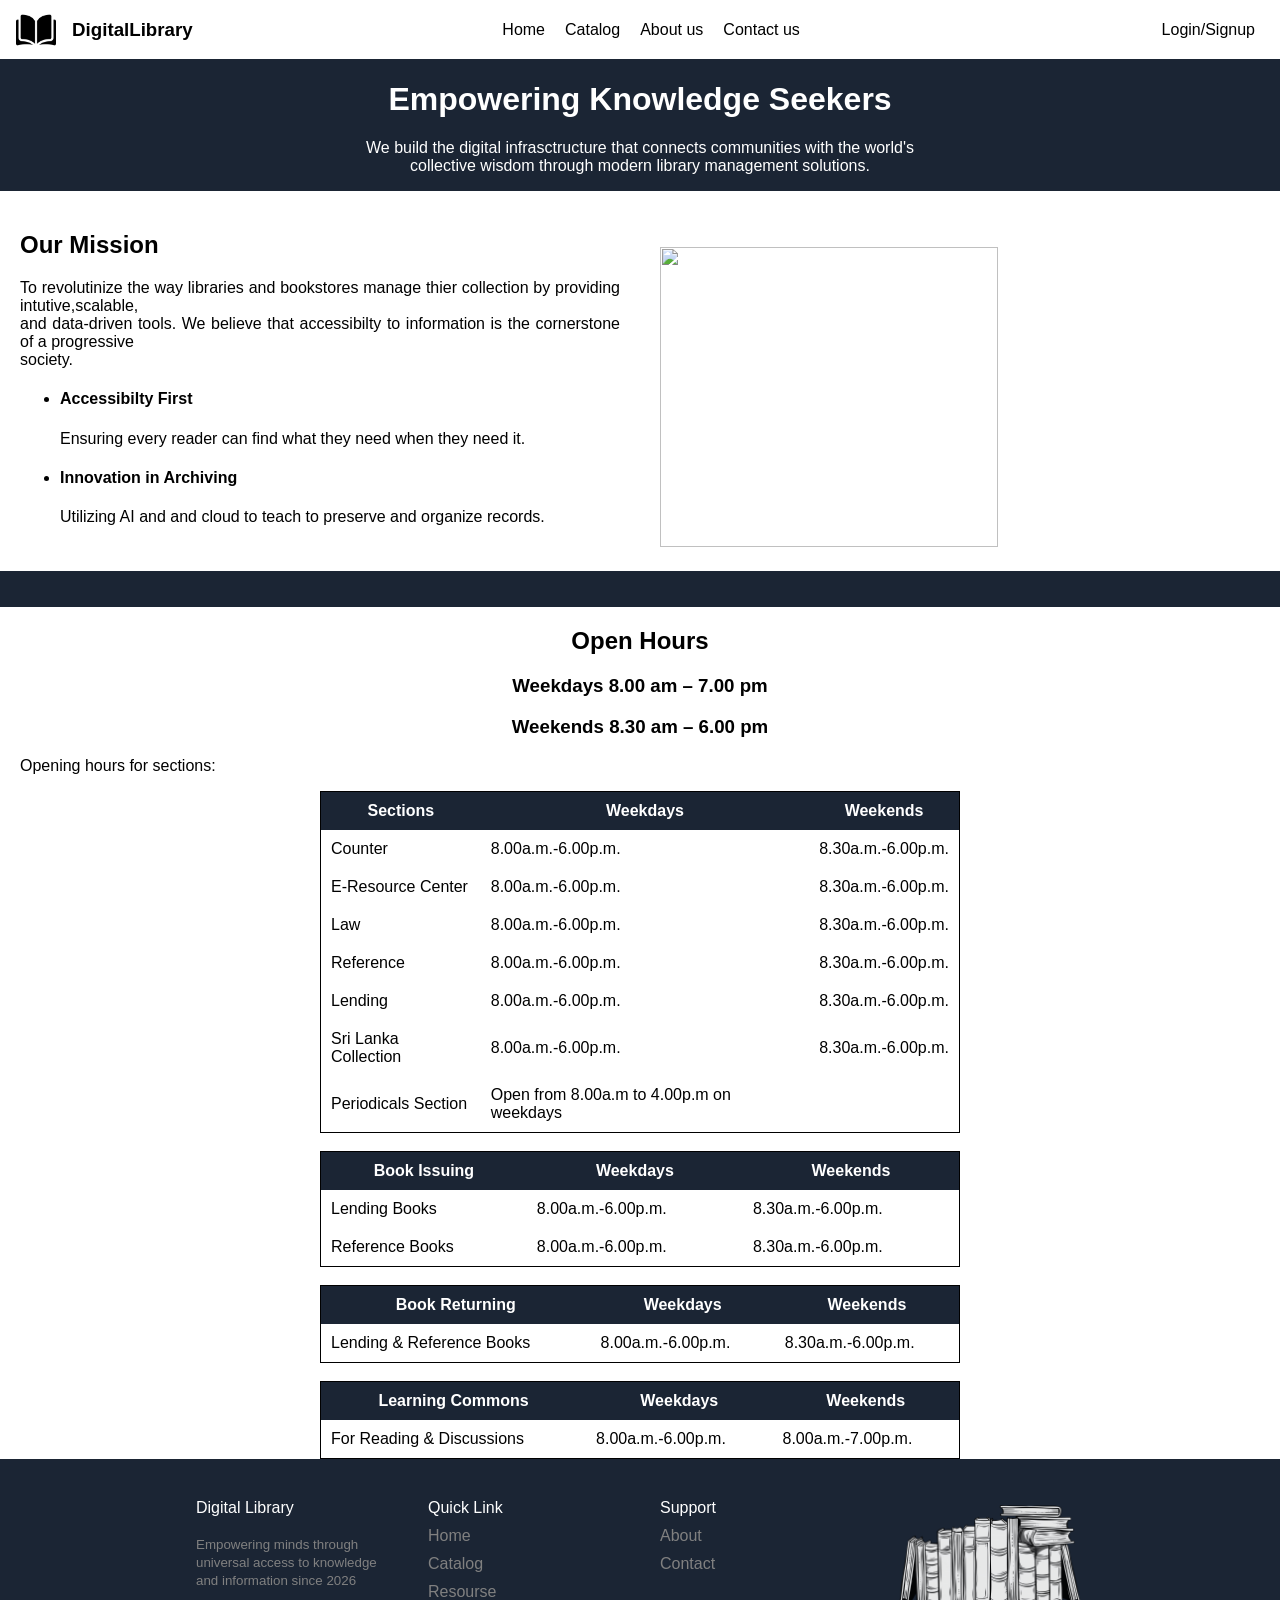
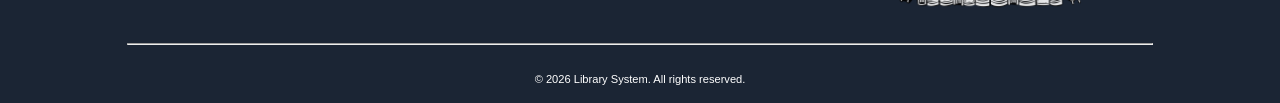
==== commit 4f9c763b: "minor upgrade" ====
--- a/about.html
+++ b/about.html
@@ -119,7 +119,7 @@
           <td>E-Resource Center</td>
           <td>8.00a.m.-6.00p.m.</td>
           <td>8.30a.m.-6.00p.m.</td>
-          <td></td>
+          
         </tr>
         <tr>
           <td>Law</td>
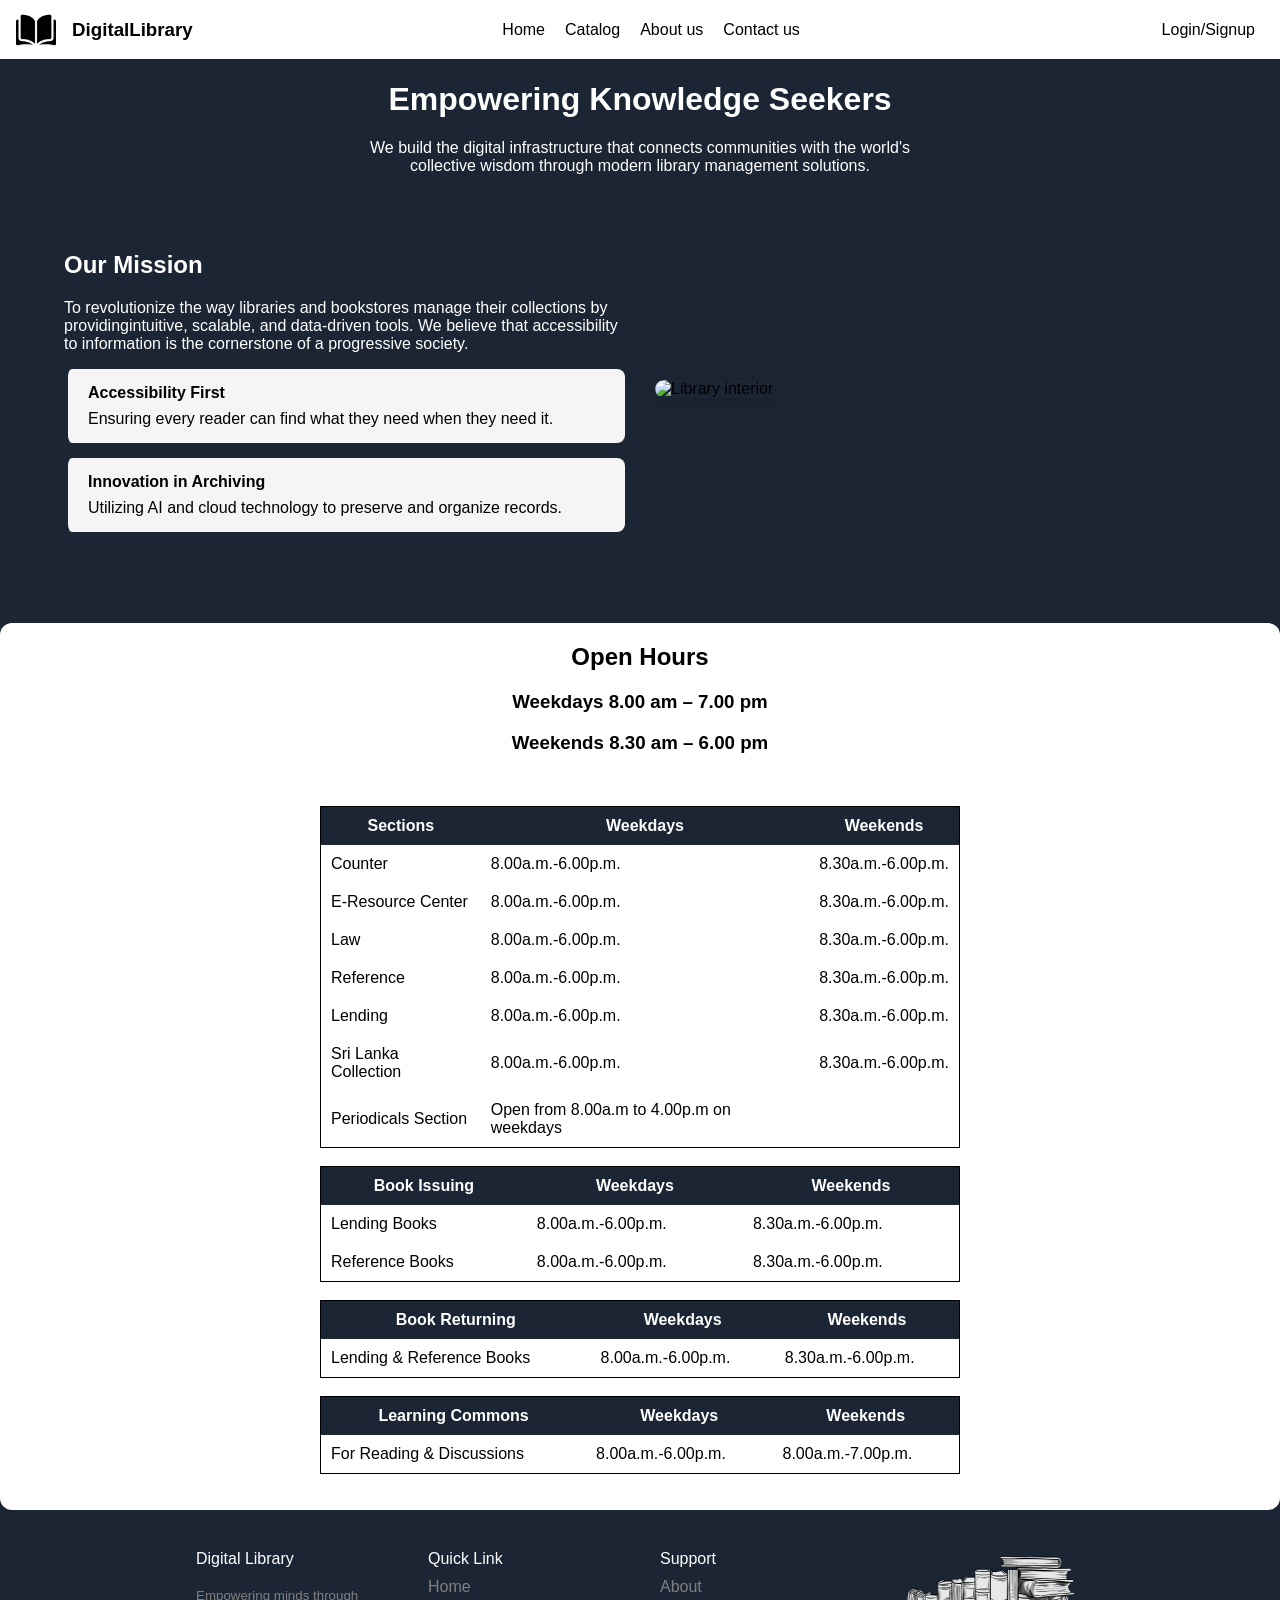
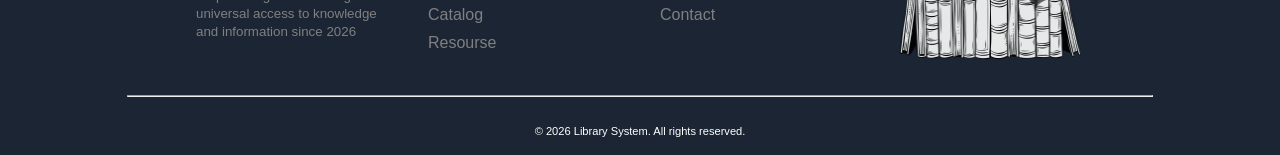
==== commit c8961973: "about and contact pages" ====
--- a/about.html
+++ b/about.html
@@ -5,6 +5,7 @@
     <meta name="viewport" content="width=device-width, initial-scale=1.0" />
     <title>About Us</title>
     <link rel="stylesheet" href="style.css" />
+    <link rel="stylesheet" href="style1.css" />
     <style>
       table {
         border: 1px solid #000000;
@@ -57,46 +58,42 @@
     >
       <h1>Empowering Knowledge Seekers</h1>
       <p>
-        We build the digital infrasctructure that connects communities with the
+        We build the digital infrastructure that connects communities with the
         world's<br />
         collective wisdom through modern library management solutions.
       </p>
     </div>
 
-    <div style="display: flex; background-color: white">
-      <div style="width: 50%; padding: 20px; border: 0">
-        <h2>Our Mission</h2>
-        <p style="text-align: justify">
-          To revolutinize the way libraries and bookstores manage thier
-          collection by providing intutive,scalable,<br />and data-driven tools.
-          We believe that accessibilty to information is the cornerstone of a
-          progressive<br />society.
-        </p>
-
-        <ul>
-          <li>
-            <h4>Accessibilty First</h4>
-            Ensuring every reader can find what they need when they need it.
-          </li>
-
-          <li>
-            <h4>Innovation in Archiving</h4>
-            Utilizing AI and and cloud to teach to preserve and organize
-            records.
-          </li>
-        </ul>
-      </div>
-
-      <div style="width: 50%; padding: 20px; border: 0">
-        <br /><br />
-        <img
-          src="src/library/IMG_1896.png"
-          style="width: 75%; height: 300px; object-fit: cover"
-        />
-      </div>
-    </div>
+    <!-- about us content -->
+
+    <div id="abt-section">
+  <div id="abt-text">
+    <h2>Our Mission</h2>
+    <p>To revolutionize the way libraries and bookstores manage their collections
+    by providingintuitive, scalable, and data-driven tools. We believe that
+    accessibility to information is the cornerstone of a progressive society.</p>
+
+    <div id="card">
+      <h4>Accessibility First</h4>
+      <p>Ensuring every reader can find what they need when they need it.</p>
+    </div>
+    <div id="card">
+      <h4>Innovation in Archiving</h4>
+      <p>Utilizing AI and cloud technology to preserve and organize records.</p>
+    </div>
+  </div>
+
+  <div id="abt-image">
+    <img src="src/library/IMG_1896.png" alt="Library interior">
+  </div>
+</div>
+
     <br /><br />
-    <div style="background-color: White">
+
+  <!-- Open hours & Tables -->  
+  
+
+  <div id ="Open_hrs">
       <h2 style="text-align: center">Open Hours</h2>
       <h3 style="text-align: center; margin: 0px; padding: 0px">
         Weekdays 8.00 am – 7.00 pm
@@ -193,7 +190,14 @@
           <td>8.00a.m.-7.00p.m.</td>
         </tr>
       </table>
-    </div>
+      <br><br>
+    
+    
+    </div>
+    
+    <!-- Footer-->
+    
+    
     <footer>
       <div class="bottom2">
         <div class="foot1">
--- a/style.css
+++ b/style.css
@@ -1,3 +1,5 @@
+@import url("https://fonts.googleapis.com/css2?family=Bebas+Neue&family=Cossette+Titre:wght@400;700&family=Inter:ital,opsz,wght@0,14..32,100..900;1,14..32,100..900&family=Josefin+Sans:ital,wght@0,100..700;1,100..700&family=Karla:ital,wght@0,200..800;1,200..800&family=Kode+Mono:wght@400..700&family=Montserrat:ital,wght@0,100..900;1,100..900&family=Open+Sans:ital,wght@0,300..800;1,300..800&family=Oswald:wght@200..700&family=Roboto:ital,wght@0,100..900;1,100..900&family=Rubik:ital,wght@0,300..900;1,300..900&display=swap");
+
 :root {
   --main-colour: rgb(27, 37, 52);
 }
@@ -8,7 +10,7 @@
 }
 
 body {
-  font-family: sans-serif;
+  font-family: "Roboto", sans-serif;
   margin: 0;
   padding: 0;
   width: 100vw;
@@ -17,11 +19,11 @@
   flex-direction: column;
   min-height: 100vh;
 }
-hr{
-  width:100%;
-}
-footer hr{
-  width:80%;
+hr {
+  width: 100%;
+}
+footer hr {
+  width: 80%;
 }
 
 #navigationBar {
@@ -95,6 +97,7 @@
 }
 #banner img {
   width: 100%;
+  min-width: 800px;
   object-fit: cover;
 }
 
@@ -122,6 +125,8 @@
 #banner_dis * {
   margin: 0;
   padding: 0;
+  text-align: center;
+  text-shadow:black 0 0 10px;
 }
 
 #bottom1 {
@@ -140,10 +145,10 @@
 }
 
 .foot2 img {
-  width: 10%;
+  width: 50px;
   background-color: rgb(211, 211, 211);
   border: 5px solid rgb(210, 210, 210);
-  border-radius: 50px;
+  border-radius: 40px;
 }
 /* *{border:1px solid red;} */
 
@@ -189,7 +194,7 @@
 }
 
 .top-container {
-  padding:0 20px;
+  padding: 0 20px;
 }
 
 .searchbar {
@@ -204,15 +209,16 @@
   width: 300px;
   text-align: center;
   border: none;
-  border-radius: 20px 0px 0px 20px;
   padding: 10px;
 }
 
-.searchbar input:focus{
+.searchbar input:focus {
   outline: none;
 }
 
 .searchbar button {
+  width: 100px;
+  text-align: center;
   border: none;
   border-radius: 0px 20px 20px 0px;
   padding: 10px;
@@ -220,8 +226,35 @@
   background-color: rgb(131, 131, 131);
 }
 
-.searchbar button:hover{
-  cursor:pointer;
+.searchbar button:hover {
+  cursor: pointer;
+}
+.searchbar button:focus {
+  border: none;
+  outline: none;
+}
+select {
+  margin: 0;
+  padding: 0;
+  text-align: center;
+  border-radius: 20px 0px 0px 20px;
+  border: none;
+}
+select:hover {
+  cursor: pointer;
+  border: none;
+  outline: none;
+  background-color: rgb(205, 205, 205);
+}
+
+select:focus {
+  outline: none;
+}
+
+#res_count {
+  color: white;
+  margin-left: 100px;
+  margin-bottom: 10px;
 }
 
 #result {
@@ -232,14 +265,14 @@
 }
 
 .res_book {
-  width: 150px;
+  width: 200px;
   height: auto;
   display: flex;
   flex-direction: column;
-  align-items: center;
+
   padding: 10px;
   background-color: rgb(255, 255, 255);
-  border-radius: 10px;
+  border-radius: 5px;
   margin: 20px;
   box-shadow:
     0 4px 8px 0 rgba(209, 209, 209, 0.2),
@@ -248,26 +281,34 @@
 }
 
 .res_book a {
+  display: flex;
+  flex-direction: column;
+  align-items: center;
+  justify-content: center;
+  text-decoration: none;
   width: 100%;
   text-decoration: none;
   color: black;
 }
 
-.res_book:hover{
-  transform:scale(1.1);
-  transition:0.5s;
+.res_book:hover {
+  transform: scale(1.1);
+  transition: 0.5s;
 }
 
 .res_book img {
-  width: 100%;
+  width: 150px;
   object-fit: fill;
 }
 
+.res_img_con {
+  height: 260px;
+}
+
 .res_book_name {
-  display: flex;
-  justify-content: center;
-  align-items: center;
-  font-weight: bold;
+  color: black;
+  margin-top: 10px;
+  width: 100%;
 }
 
 #search_result {
@@ -278,31 +319,36 @@
   display: hidden;
 }
 
-#uparrow img{
-  position:fixed;
-  right:30px;
-  bottom:120px;
-  width:60px;
-}
-
-#uparrow img:hover{
-  transform:scale(1.2);
-  transition:0.5s;
-}
-
-#downarrow img{
-  position:fixed;
-  right:30px;
-  bottom:30px;
-  width:60px;
+.uparrow img {
+  opacity: 0.5;
+  z-index: 1;
+  position: fixed;
+  right: 30px;
+  bottom: 120px;
+  width: 60px;
+}
+
+.uparrow img:hover {
+  opacity: 1;
+  transform: scale(1.2);
+  transition: 0.5s;
+}
+
+.downarrow img {
+  opacity: 0.5;
+  z-index: 1;
+  position: fixed;
+  right: 30px;
+  bottom: 30px;
+  width: 60px;
   transform: rotateZ(180deg);
 }
 
-#downarrow img:hover{
-  transform:scale(1.2) rotateZ(180deg);
-  transition:0.5s;
-}
-
+.downarrow img:hover {
+  opacity: 1;
+  transform: scale(1.2) rotateZ(180deg);
+  transition: 0.5s;
+}
 
 .background-pg {
   background: url("src/library.png") center/cover no-repeat;
@@ -312,6 +358,11 @@
   z-index: -1;
   filter: blur(5px);
 }
+/*container*/
+.container {
+  position: relative;
+}
+
 /*Loging block big div*/
 .log {
   display: flex;
@@ -322,6 +373,9 @@
 /*Loging block big div*/
 .register {
   display: flex;
+  justify-content: center;
+  align-items: center;
+  height: 100vh;
 }
 /*Loging block*/
 .login-block {
@@ -362,12 +416,17 @@
   height: 35px;
   width: 80%;
   border-radius: 10px;
-  margin-bottom: 30px;
   padding-left: 10px;
 }
+#email {
+  margin-bottom: 2px;
+}
+#log-pass {
+  margin-top: 8px;
+}
 #password {
-  margin-bottom: 4px;
-  padding-left: 10px;
+  margin-top: 7px;
+  margin-bottom: 2px;
 }
 
 /*forgot password div*/
@@ -376,7 +435,7 @@
   justify-content: space-between;
   align-items: center;
   width: 80%;
-  margin-top: 8px;
+  margin-top: 5px;
 }
 
 /*check box and remember me*/
@@ -424,9 +483,9 @@
 .signup-link a,
 .login-link,
 .login-link a {
-  text-decoration: none;
   color: white;
   margin-top: 20px;
+  margin-left: 3px;
 }
 /*label and input boxes edited*/
 .login-form label {
@@ -446,9 +505,9 @@
 
 /*Registering part / sign up*/
 .register {
-  display: none;
-}
-/*jspart should come here*/
+  display: flex;
+}
+
 .register-block {
   background-color: rgba(0, 0, 0, 0.5);
   width: 400px;
@@ -477,11 +536,7 @@
   justify-content: space-between;
   width: 90%;
   margin-top: 10px;
-  margin-bottom: 30px;
-}
-.fname {
-}
-.lname {
+  margin-bottom: 10px;
 }
 /*fname+lname input box*/
 .name input {
@@ -501,18 +556,43 @@
 }
 .ed input {
   width: 96%;
+  margin-bottom: 0;
 }
 
 .ed label {
   padding-left: 4px;
   padding-bottom: 4px;
 }
+/*Password field*/
+.reg-pass {
+  display: flex;
+  justify-content: space-between;
+  width: 90%;
+  margin-top: 10px;
+  margin-bottom: 10px;
+}
+.reg-pass label {
+  margin: 0;
+  padding-left: 4px;
+  padding-bottom: 4px;
+  width: auto;
+}
+.reg-pass input {
+  margin: 0;
+  width: 90%;
+  padding-left: 10px;
+}
+
+.confirm-pass label {
+  margin: 0;
+}
 
 /*Index and Contact number part*/
 .intel {
   display: flex;
   justify-content: space-between;
   width: 90%;
+  margin-top: 10px;
   margin-bottom: 10px;
 }
 .intel input {
@@ -558,6 +638,27 @@
   color: rgba(255, 255, 255, 0.7);
 }
 
+/*error msges inside small*/
+.error-msg {
+  color: #ff4d4d;
+  font-size: 12px;
+  margin-top: 4px;
+  display: block;
+  min-height: 16px;
+  align-self: flex-start;
+  width: auto;
+  margin-left: 40px;
+}
+
+/*position fixing*/
+#log,
+#register {
+  position: absolute;
+  top: 0;
+  left: 0;
+  width: 100%;
+}
+
 @keyframes popup {
   from {
     transform: scale(0);
@@ -567,58 +668,502 @@
   }
 }
 
-
 #content {
-    position: absolute;
-    z-index: 2;
-    color: white;
-    max-width: 700px;
-    margin-left: 80px;
-    bottom: 55px;
+  position: absolute;
+  z-index: 2;
+  color: white;
+  max-width: 700px;
+  margin-left: 80px;
+  bottom: 55px;
 }
 
 #content h1 {
-    font-size: 4rem;
+  font-size: 4rem;
+  margin-bottom: 20px;
+}
+
+#content p {
+  font-size: 1.1rem;
+  line-height: 1.8;
+  margin-bottom: 15px;
+}
+
+#cont_info {
+  font-weight: 500;
+}
+
+#Location {
+  position: relative;
+  background-color: white;
+}
+
+#Loc_disc {
+  position: relative;
+  margin-left: 800px;
+  bottom: 450px;
+}
+
+#Loc_disc h1 {
+  font-size: 4rem;
+  margin-bottom: 20px;
+  color: black;
+}
+
+#Loc_disc p {
+  font-size: 20px;
+  margin-bottom: 20px;
+  color: black;
+}
+
+/* book.html */
+
+.top-container {
+  display: flex;
+  padding: 50px;
+  margin: 0 10%;
+}
+
+.image-container {
+  height: auto;
+  width: 30%;
+  max-width: 350px;
+  animation: popup 1s;
+}
+
+.image-container > img {
+  width: 100%;
+}
+
+.book-details {
+  height: auto;
+  width: 60%;
+  padding-left: 20px;
+  padding-bottom: 20px;
+}
+.book-details * {
+  animation: flyin 1s;
+}
+
+.info-book {
+  display: flex;
+}
+
+.info-book p {
+  padding: 0 15px;
+}
+
+.book-tags {
+  display: flex;
+}
+
+.book-tags p {
+  padding: 10px 25px;
+  margin: 0 20px;
+  border-radius: 20px;
+  background-color: rgb(219, 216, 216);
+}
+#book-description {
+  max-width: 650px;
+  animation: flyin 1s;
+}
+
+.similar-book-container {
+  height: auto;
+  display: flex;
+  justify-content: center;
+  flex-wrap: wrap;
+  margin: auto;
+  background-color: rgb(27, 37, 52);
+  padding: 20px;
+}
+.similar-book-container h3 {
+  width: 100%;
+}
+
+.book-card {
+  width: 250px;
+  height: 450px;
+  overflow: hidden;
+  margin: 0 35px;
+  margin-bottom: 20px;
+  padding: 15px;
+  border-radius: 10px;
+}
+
+.book-card img {
+  width: 100%;
+}
+.similar-book-container a {
+  text-decoration: none;
+  color: rgb(255, 255, 255);
+}
+
+.book-card:hover {
+  transform: scale(1.05);
+  transition: 0.3s;
+  box-shadow:
+    0 4px 8px 0 rgba(0, 0, 0, 0.2),
+    0 6px 20px 0 rgba(0, 0, 0, 0.19);
+  background-color: rgba(80, 80, 80, 0.445);
+}
+
+#barrow-btn {
+  background-color: rgb(20, 85, 182);
+  color: white;
+  padding: 10px 20px;
+  width: 200px;
+  border: none;
+  border-radius: 4px;
+  cursor: pointer;
+  font-size: 16px;
+  margin-top: 60px;
+  transition: all 0.3s ease;
+}
+
+#barrow-btn:hover {
+  background-color: rgb(20, 85, 182);
+  color: white;
+  transform: scale(1.05);
+}
+#barrow-btn:active {
+  background-color: rgb(17, 58, 119);
+  color: white;
+  transform: scale(1.05);
+}
+
+@keyframes flyin {
+  from {
+    transform: translate(20px, 0);
+  }
+  to {
+    transform: translate(0px, 0);
+  }
+}
+
+@keyframes popup {
+  from {
+    transform: scale(0);
+  }
+  to {
+    transform: scale(1);
+  }
+}
+
+@media (max-width: 850px) {
+  /* navigation responsive */
+  #navigationBar {
+    display: flex;
+    flex-direction: column;
+  }
+  #navigationBar * {
     margin-bottom: 20px;
-}
-
-#content p {
-    font-size: 1.1rem;
-    line-height: 1.8;
-    margin-bottom: 15px;
-}
-
-#cont_info {
-    font-weight: 500;
-}
-
-#Location{
-     position:relative;
-    background-color: white;
-} 
-
-#Loc_disc{
-    position:relative;
-    margin-left: 800px;
-    bottom:450px;
-    
-
-}
-
-#Loc_disc h1{
-     font-size: 4rem;
-    margin-bottom: 20px;
-    color:black; 
-    
-
-
-}
-
-#Loc_disc p{
-     font-size: 20px;
-    margin-bottom: 20px;
-    color:black; 
-    
-
-
+  }
+
+  #logo img {
+    margin: 0 10px 0 0;
+  }
+  /* catalog responsive */
+  .filter_search {
+    display: flex;
+    flex-direction: column;
+    justify-content: center;
+    align-items: center;
+  }
+
+  .filter_search button,
+  input,
+  select {
+    border-radius: 20px 20px 20px 20px;
+    margin-bottom: 5px;
+  }
+
+  /* book.html responsive */
+  .info-book {
+    display: flex;
+    flex-direction: column;
+    padding: 0;
+    margin: 0;
+  }
+
+  #selected_book_genre {
+    display: flex;
+    flex-wrap: wrap;
+    margin: 0;
+    color: black;
+  }
+
+  .book-details {
+    width: 20%;
+  }
+  .similar-book-container {
+    padding: 0;
+  }
+
+  .image-container {
+    width: 100%;
+  }
+  .top-container {
+    flex-direction: column;
+    align-items: center;
+    margin: 0;
+  }
+  .book-details {
+    width: 100%;
+    padding: 0;
+    margin: 0px;
+  }
+
+  /* index.html responsive */
+  #bottom1 {
+    width: 100%;
+    flex-direction: column;
+    justify-content: center;
+  }
+
+  #bottom1 div {
+    width: 100%;
+  }
+
+  .bottom2 {
+    flex-direction: column;
+  }
+
+  .bottom2 div {
+    width: 80%;
+    margin:auto;
+    text-align: center;
+  }
+
+  .foot1 img {
+    max-width: 115px;
+  }
+
+  #banner_dis h1 {
+    margin-bottom: 30px;
+  }
+  #banner,#shade{
+    height:auto;
+  }
+  #collection{
+    height:450px;
+  }
+
+  .foot2{
+    margin:20px 0;
+  }
+}
+
+/* about us , contact us */
+
+#abt-section {
+  display: flex;
+  flex-wrap: wrap;
+  align-items: center;
+  gap: 30px;
+  padding: 40px 5%;
+}
+#abt-text{
+  flex: 1;
+  min-width: 300px;
+  
+}
+
+#abt-text h2,p{
+  color:white;
+}
+#card {
+  background-color: #f5f5f5;
+  border-left: 4px solid var(--main-colour);
+  padding: 15px 20px;
+  border-radius: 8px;
+  margin-bottom: 15px;
+}
+#card h4 { margin: 0 0 8px 0; }
+#card p { 
+  margin: 0;
+  color:black;      
+}
+#abt-image img {
+  width: 100%;
+  height: 350px;
+  object-fit: cover;
+  border-radius: 12px;
+  box-shadow: 0 6px 20px rgba(0,0,0,0.15);
+}
+
+#abt-image{
+  flex: 1;
+  min-width: 300px;
+}
+
+
+/* Open hours table sytles*/
+
+#Open_hrs{
+  background-color: White;
+  border-radius:12px; 
+
+}
+
+#Open_hrs{
+  border-collapse:collapse;
+
+}
+
+
+/* Contact us Styles*/
+
+
+#content {
+  position: absolute;
+  z-index: 2;
+  color: white;
+  max-width: 700px;
+  left: 5%;
+  right: 5%;
+  bottom: 55px;
+}
+
+.content-tag {
+  display: inline-block;
+  background-color: rgba(255, 255, 255, 0.15);
+  backdrop-filter: blur(10px);
+  padding: 6px 16px;
+  border-radius: 20px;
+  font-size: 0.85rem;
+  letter-spacing: 1px;
+  text-transform: uppercase;
+  margin-bottom: 15px;
+}
+
+.content-btn {
+  display: inline-block;
+  margin-top: 15px;
+  padding: 12px 28px;
+  background-color: rgb(27, 37, 52);
+  color: white;
+  text-decoration: none;
+  border-radius: 30px;
+  font-weight: 600;
+  transition: 0.3s;
+}
+
+.content-btn:hover {
+  background-color: #1d4ed8;
+  box-shadow: 0 8px 20px rgba(37, 99, 235, 0.4);
+}
+
+
+.contact-section {
+  display: flex;
+  flex-wrap: wrap;
+  gap: 40px;
+  padding: 50px 8%;
+  background-color: #f9f9f9;
+}
+.contact-info-card, .contact-form {
+  flex: 1;
+  min-width: 300px;
+}
+
+.contact-info-card p{
+  color:black;
+}
+
+.contact-form {
+  display: flex;
+  flex-direction: column;
+  background-color: white;
+  padding: 30px;
+  border-radius: 12px;
+  box-shadow: 0 4px 15px rgba(0,0,0,0.08);
+}
+.contact-form label { margin-top: 12px; font-weight: 600; font-size: 14px; }
+.contact-form input, .contact-form textarea {
+  margin-top: 6px;
+  padding: 10px;
+  border: 1px solid #ddd;
+  border-radius: 8px;
+  font-family: inherit;
+}
+.contact-form input:focus, .contact-form textarea:focus {
+  outline: none;
+  border-color: var(--main-colour);
+}
+.contact-submit {
+  margin-top: 20px;
+  padding: 12px;
+  border: none;
+  border-radius: 30px;
+  background-color: var(--main-colour);
+  color: white;
+  font-weight: bold;
+  cursor: pointer;
+}
+.contact-submit:hover { background-color: #2563eb; }
+
+/* MAP*/
+
+.location-wrapper {
+  display: flex;
+  flex-wrap: wrap;
+  align-items: center;
+  gap: 30px;
+  background-color: white;
+  padding: 50px 5%;
+}
+.map-container {
+  flex: 2;
+  min-width: 300px;
+  position: relative;
+  padding-bottom: 56.25%;
+  height: 0;
+  border-radius: 12px;
+  overflow: hidden;
+  box-shadow: 0 4px 15px rgba(0,0,0,0.1);
+}
+.map-container iframe {
+  position: absolute;
+  top: 0; left: 0;
+  width: 100%; height: 100%;
+  border: 0;
+}
+.location-info {
+  flex: 1;
+  min-width: 250px;
+  color: black;
+  
+}
+
+
+.location-info p {
+  color: black;
+}
+
+/* Vissiting info*/
+
+.visiting-info {
+  margin-top: 25px;
+  display: flex;
+  flex-direction: column;
+  gap: 18px;
+}
+.visit-item {
+  display: flex;
+  align-items: flex-start;
+  gap: 12px;
+}
+.visit-icon {
+  font-size: 1.6rem;
+  flex-shrink: 0;
+}
+.visit-item h4 {
+  margin: 0 0 4px 0;
+  color: var(--main-colour);
+}
+.visit-item p {
+  margin: 0;
+  font-size: 0.95rem;
+  line-height: 1.5;
+  color: #444;
 }
